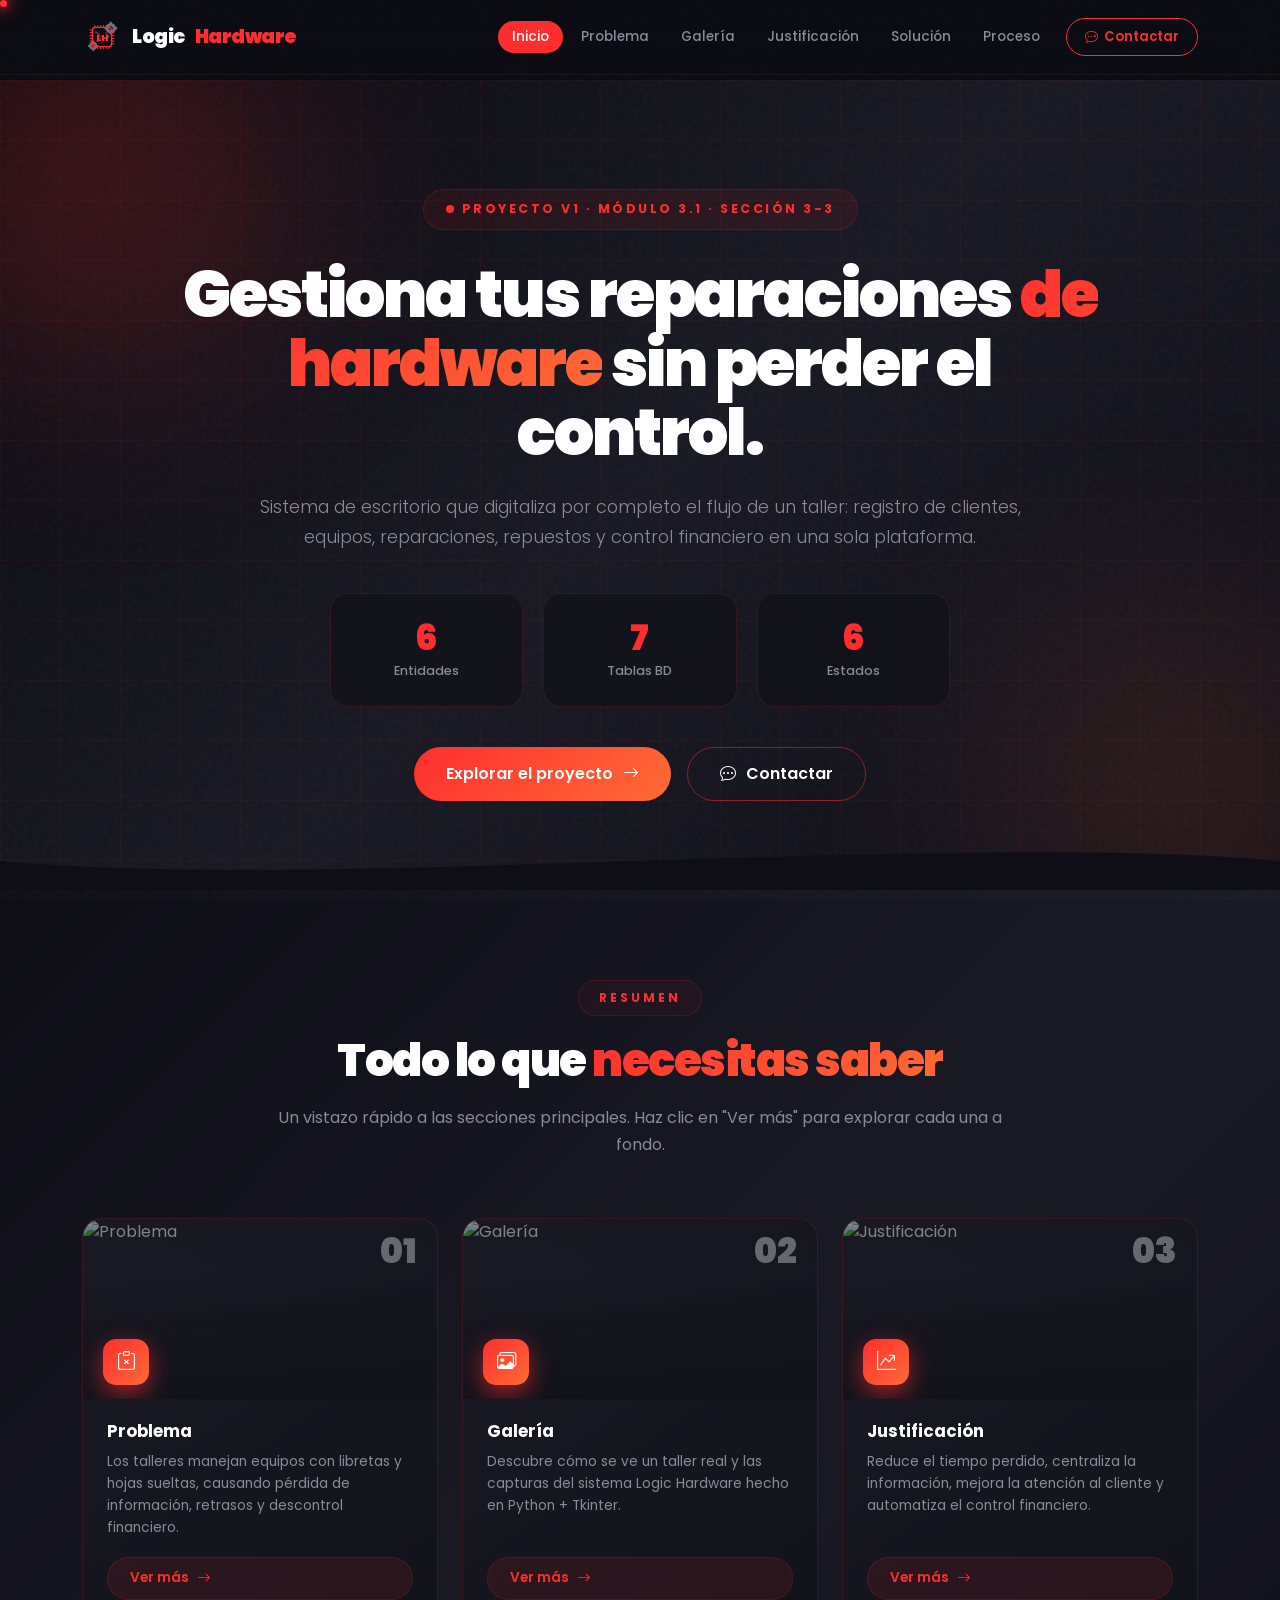
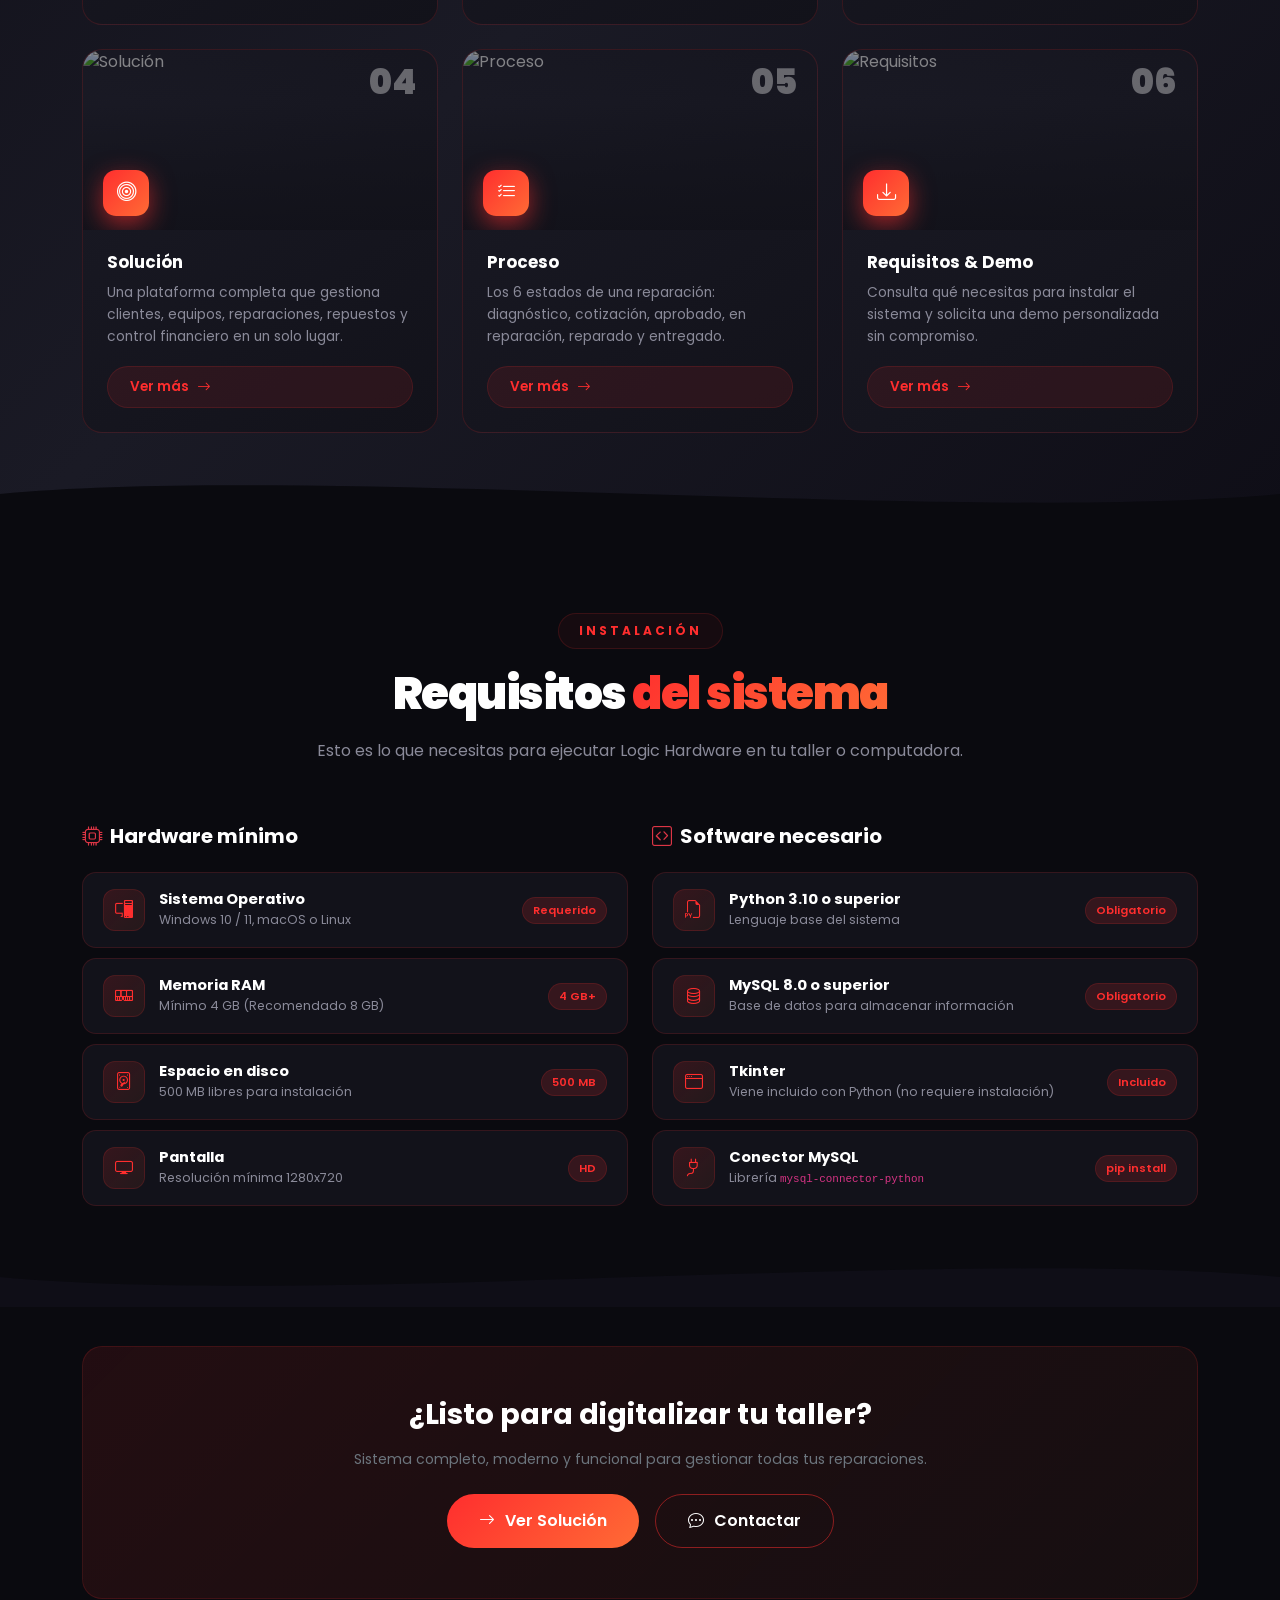
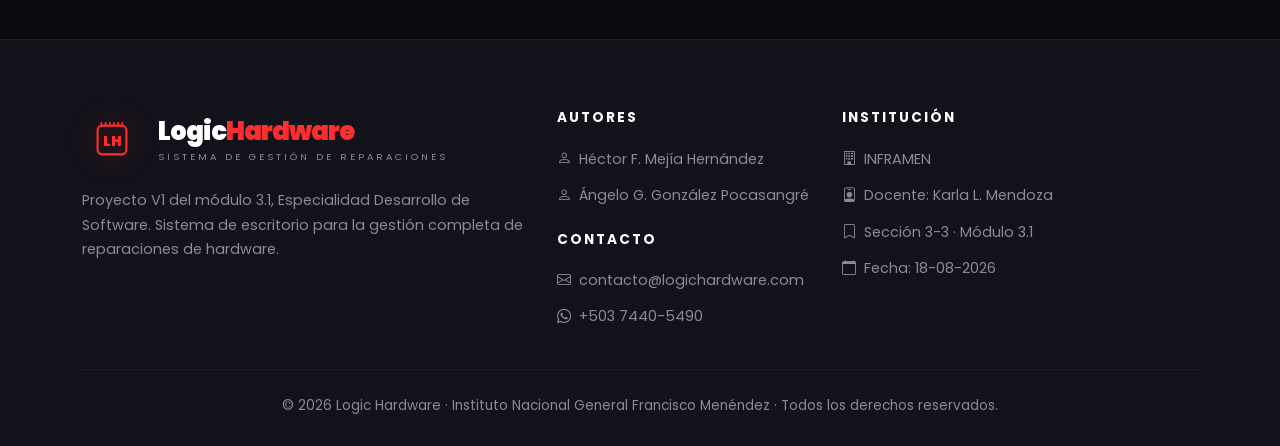
==== index.html @ 209cadba "Add files via upload" ====
<!DOCTYPE html>
<html lang="es">
<head>
<meta charset="UTF-8">
<meta name="viewport" content="width=device-width, initial-scale=1.0">
<title>Inicio | Logic Hardware</title>
<link rel="icon" type="image/svg+xml" href="data:image/svg+xml,%3Csvg xmlns='http://www.w3.org/2000/svg' viewBox='0 0 100 100'%3E%3Crect width='100' height='100' rx='20' fill='%230a0a0f'/%3E%3Crect x='25' y='25' width='50' height='50' rx='8' fill='none' stroke='%23ff2e2e' stroke-width='3'/%3E%3Ctext x='50' y='58' text-anchor='middle' fill='%23ff2e2e' font-size='22' font-weight='900' font-family='Arial'%3ELH%3C/text%3E%3C/svg%3E">
<link href="https://cdn.jsdelivr.net/npm/bootstrap@5.3.3/dist/css/bootstrap.min.css" rel="stylesheet">
<link rel="stylesheet" href="https://cdn.jsdelivr.net/npm/bootstrap-icons@1.11.3/font/bootstrap-icons.css">
<link href="https://fonts.googleapis.com/css2?family=Poppins:wght@300;400;600;700;900&family=JetBrains+Mono:wght@400;700&display=swap" rel="stylesheet">
<link rel="stylesheet" href="style.css">
</head>
<body>

<!-- PRELOADER (SOLO EN INICIO) -->
<div class="preloader">
    <svg class="preloader-logo" viewBox="0 0 100 100">
        <rect x="26" y="26" width="48" height="48" rx="8" fill="none" stroke="#ff2e2e" stroke-width="3.5"/>
        <g fill="#ff2e2e"><rect x="31" y="20" width="2.5" height="7"/><rect x="38" y="20" width="2.5" height="7"/><rect x="45" y="20" width="2.5" height="7"/><rect x="52" y="20" width="2.5" height="7"/><rect x="59" y="20" width="2.5" height="7"/><rect x="66" y="20" width="2.5" height="7"/></g>
        <text x="50" y="60" text-anchor="middle" fill="#ff2e2e" font-size="22" font-weight="900" font-family="Arial">LH</text>
    </svg>
    <div class="preloader-bar"></div>
    <div class="preloader-text">Cargando Logic Hardware</div>
</div>

<div class="cursor-glow"></div>
<div class="cursor-dot"></div>
<div class="progress-bar-lh" id="progressBar"></div>
<div class="scroll-circle"><svg viewBox="0 0 50 50"><circle class="circle-bg" cx="25" cy="25" r="22"/><circle class="circle-progress" cx="25" cy="25" r="22"/></svg><div class="circle-text">0%</div></div>
<button class="back-to-top" aria-label="Volver arriba"><i class="bi bi-arrow-up"></i></button>

<!-- NAVBAR -->
<nav class="navbar navbar-expand-lg navbar-lh fixed-top" id="mainNav">
    <div class="container">
        <a class="navbar-brand" href="index.html">
            <svg class="logo-svg" viewBox="0 0 100 100">
                <g transform="translate(72,28)" fill="#6b7280"><circle cx="0" cy="0" r="13"/><rect x="-3" y="-16" width="6" height="6" rx="1"/><rect x="-3" y="10" width="6" height="6" rx="1"/><rect x="-16" y="-3" width="6" height="6" rx="1"/><rect x="10" y="-3" width="6" height="6" rx="1"/><circle cx="0" cy="0" r="5" fill="#12121a"/></g>
                <g transform="translate(28,72)" fill="#6b7280"><circle cx="0" cy="0" r="10"/><rect x="-2" y="-13" width="5" height="5" rx="1"/><rect x="-2" y="8" width="5" height="5" rx="1"/><rect x="-13" y="-2" width="5" height="5" rx="1"/><rect x="8" y="-2" width="5" height="5" rx="1"/><circle cx="0" cy="0" r="4" fill="#12121a"/></g>
                <rect x="26" y="26" width="48" height="48" rx="8" fill="none" stroke="#ff2e2e" stroke-width="3.5"/>
                <g fill="#ff2e2e"><rect x="31" y="20" width="2.5" height="7"/><rect x="38" y="20" width="2.5" height="7"/><rect x="45" y="20" width="2.5" height="7"/><rect x="52" y="20" width="2.5" height="7"/><rect x="59" y="20" width="2.5" height="7"/><rect x="66" y="20" width="2.5" height="7"/><rect x="31" y="73" width="2.5" height="7"/><rect x="38" y="73" width="2.5" height="7"/><rect x="45" y="73" width="2.5" height="7"/><rect x="52" y="73" width="2.5" height="7"/><rect x="59" y="73" width="2.5" height="7"/><rect x="66" y="73" width="2.5" height="7"/><rect x="19" y="31" width="7" height="2.5"/><rect x="19" y="38" width="7" height="2.5"/><rect x="19" y="45" width="7" height="2.5"/><rect x="19" y="52" width="7" height="2.5"/><rect x="19" y="59" width="7" height="2.5"/><rect x="19" y="66" width="7" height="2.5"/><rect x="74" y="31" width="7" height="2.5"/><rect x="74" y="38" width="7" height="2.5"/><rect x="74" y="45" width="7" height="2.5"/><rect x="74" y="52" width="7" height="2.5"/><rect x="74" y="59" width="7" height="2.5"/><rect x="74" y="66" width="7" height="2.5"/></g>
                <g stroke="#ff2e2e" stroke-width="1.8" fill="none" stroke-linecap="round"><path d="M 33 38 L 38 38 L 38 42 L 43 42"/><path d="M 43 42 L 43 48 L 50 48"/><path d="M 60 38 L 60 45 L 66 45 L 66 52"/><path d="M 36 60 L 42 60 L 42 55 L 48 55"/><path d="M 55 58 L 62 58 L 62 52"/></g>
                <text x="50" y="60" text-anchor="middle" fill="#ff2e2e" font-size="22" font-weight="900" font-family="Arial">LH</text>
            </svg>
            Logic<span>Hardware</span>
        </a>
        <button class="navbar-toggler border-0" type="button" data-bs-toggle="collapse" data-bs-target="#navMenu"><i class="bi bi-list text-white fs-3"></i></button>
        <div class="collapse navbar-collapse" id="navMenu">
            <ul class="navbar-nav ms-auto align-items-lg-center gap-1">
                <li class="nav-item"><a class="nav-link active" href="index.html">Inicio</a></li>
                <li class="nav-item"><a class="nav-link" href="problema.html">Problema</a></li>
                <li class="nav-item"><a class="nav-link" href="galeria.html">Galería</a></li>
                <li class="nav-item"><a class="nav-link" href="justificacion.html">Justificación</a></li>
                <li class="nav-item"><a class="nav-link" href="solucion.html">Solución</a></li>
                <li class="nav-item"><a class="nav-link" href="proceso.html">Proceso</a></li>
                <li class="nav-item"><a class="nav-contact-btn" href="contacto.html"><i class="bi bi-chat-dots"></i> Contactar</a></li>
            </ul>
        </div>
    </div>
</nav>

<!-- HERO -->
<section class="hero">
    <div class="hero-bg-glow one"></div>
    <div class="hero-bg-glow two"></div>
    <div class="container hero-content">
        <div class="row">
            <div class="col-lg-10 mx-auto text-center">
                <div class="hero-badge">Proyecto V1 · Módulo 3.1 · Sección 3-3</div>
                <h1>Gestiona tus reparaciones <span class="text-gradient">de hardware</span> sin perder el control.</h1>
                <p class="lead">Sistema de escritorio que digitaliza por completo el flujo de un taller: registro de clientes, equipos, reparaciones, repuestos y control financiero en una sola plataforma.</p>
                <div class="hero-stats">
                    <div class="hero-stat"><div class="num" data-count="6">0</div><div class="lbl">Entidades</div></div>
                    <div class="hero-stat"><div class="num" data-count="7">0</div><div class="lbl">Tablas BD</div></div>
                    <div class="hero-stat"><div class="num" data-count="6">0</div><div class="lbl">Estados</div></div>
                </div>
                <div class="d-flex flex-wrap gap-3 justify-content-center">
                    <a href="solucion.html" class="btn btn-lh-primary">Explorar el proyecto <i class="bi bi-arrow-right"></i></a>
                    <a href="contacto.html" class="btn btn-lh-outline"><i class="bi bi-chat-dots"></i> Contactar</a>
                </div>
            </div>
        </div>
    </div>
    <div class="section-divider">
        <svg viewBox="0 0 1440 60" preserveAspectRatio="none"><path fill="#0f0e17" d="M0,30 C360,60 1080,0 1440,30 L1440,60 L0,60 Z"/></svg>
    </div>
</section>

<!-- RESUMEN -->
<section class="section" style="background: linear-gradient(135deg, #0f0e17, #1a1a25, #0f0e17);">
    <div class="container">
        <div class="section-header reveal">
            <span class="section-tag">Resumen</span>
            <h2 class="section-title">Todo lo que <span>necesitas saber</span></h2>
            <p class="section-subtitle">Un vistazo rápido a las secciones principales. Haz clic en "Ver más" para explorar cada una a fondo.</p>
        </div>
        <div class="row g-4">
            <div class="col-md-6 col-lg-4 reveal"><div class="summary-card"><div class="summary-img"><span class="summary-num">01</span><img src="https://images.unsplash.com/photo-1586281380349-632531db7ed4?w=800&q=80" alt="Problema" loading="lazy"><div class="summary-icon-float"><i class="bi bi-clipboard-x"></i></div></div><div class="summary-body"><h5>Problema</h5><p>Los talleres manejan equipos con libretas y hojas sueltas, causando pérdida de información, retrasos y descontrol financiero.</p><a href="problema.html" class="btn-lh-sm">Ver más <i class="bi bi-arrow-right"></i></a></div></div></div>
            <div class="col-md-6 col-lg-4 reveal"><div class="summary-card"><div class="summary-img"><span class="summary-num">02</span><img src="https://images.unsplash.com/photo-1558494949-ef010cbdcc31?w=800&q=80" alt="Galería" loading="lazy"><div class="summary-icon-float"><i class="bi bi-images"></i></div></div><div class="summary-body"><h5>Galería</h5><p>Descubre cómo se ve un taller real y las capturas del sistema Logic Hardware hecho en Python + Tkinter.</p><a href="galeria.html" class="btn-lh-sm">Ver más <i class="bi bi-arrow-right"></i></a></div></div></div>
            <div class="col-md-6 col-lg-4 reveal"><div class="summary-card"><div class="summary-img"><span class="summary-num">03</span><img src="https://images.unsplash.com/photo-1551288049-bebda4e38f71?w=800&q=80" alt="Justificación" loading="lazy"><div class="summary-icon-float"><i class="bi bi-graph-up-arrow"></i></div></div><div class="summary-body"><h5>Justificación</h5><p>Reduce el tiempo perdido, centraliza la información, mejora la atención al cliente y automatiza el control financiero.</p><a href="justificacion.html" class="btn-lh-sm">Ver más <i class="bi bi-arrow-right"></i></a></div></div></div>
            <div class="col-md-6 col-lg-4 reveal"><div class="summary-card"><div class="summary-img"><span class="summary-num">04</span><img src="https://images.unsplash.com/photo-1522071820081-009f0129c71c?w=800&q=80" alt="Solución" loading="lazy"><div class="summary-icon-float"><i class="bi bi-bullseye"></i></div></div><div class="summary-body"><h5>Solución</h5><p>Una plataforma completa que gestiona clientes, equipos, reparaciones, repuestos y control financiero en un solo lugar.</p><a href="solucion.html" class="btn-lh-sm">Ver más <i class="bi bi-arrow-right"></i></a></div></div></div>
            <div class="col-md-6 col-lg-4 reveal"><div class="summary-card"><div class="summary-img"><span class="summary-num">05</span><img src="https://images.unsplash.com/photo-1521737711867-e3b97375f902?w=800&q=80" alt="Proceso" loading="lazy"><div class="summary-icon-float"><i class="bi bi-list-check"></i></div></div><div class="summary-body"><h5>Proceso</h5><p>Los 6 estados de una reparación: diagnóstico, cotización, aprobado, en reparación, reparado y entregado.</p><a href="proceso.html" class="btn-lh-sm">Ver más <i class="bi bi-arrow-right"></i></a></div></div></div>
            <div class="col-md-6 col-lg-4 reveal"><div class="summary-card"><div class="summary-img"><span class="summary-num">06</span><img src="https://images.unsplash.com/photo-1554224155-8d04cb21cd6c?w=800&q=80" alt="Requisitos" loading="lazy"><div class="summary-icon-float"><i class="bi bi-download"></i></div></div><div class="summary-body"><h5>Requisitos & Demo</h5><p>Consulta qué necesitas para instalar el sistema y solicita una demo personalizada sin compromiso.</p><a href="#requisitos" class="btn-lh-sm">Ver más <i class="bi bi-arrow-right"></i></a></div></div></div>
        </div>
    </div>
    <div class="section-divider">
        <svg viewBox="0 0 1440 60" preserveAspectRatio="none"><path fill="#0a0a0f" d="M0,30 C360,0 1080,60 1440,30 L1440,60 L0,60 Z"/></svg>
    </div>
</section>

<!-- REQUISITOS -->
<section class="section" id="requisitos">
    <div class="container">
        <div class="section-header reveal">
            <span class="section-tag">Instalación</span>
            <h2 class="section-title">Requisitos <span>del sistema</span></h2>
            <p class="section-subtitle">Esto es lo que necesitas para ejecutar Logic Hardware en tu taller o computadora.</p>
        </div>
        <div class="row g-4">
            <div class="col-lg-6 reveal">
                <h5 class="text-white fw-bold mb-4"><i class="bi bi-cpu text-danger me-2"></i>Hardware mínimo</h5>
                <div class="req-item"><div class="req-icon"><i class="bi bi-pc-display"></i></div><div class="req-text"><h6>Sistema Operativo</h6><p>Windows 10 / 11, macOS o Linux</p></div><span class="req-badge">Requerido</span></div>
                <div class="req-item"><div class="req-icon"><i class="bi bi-memory"></i></div><div class="req-text"><h6>Memoria RAM</h6><p>Mínimo 4 GB (Recomendado 8 GB)</p></div><span class="req-badge">4 GB+</span></div>
                <div class="req-item"><div class="req-icon"><i class="bi bi-device-hdd"></i></div><div class="req-text"><h6>Espacio en disco</h6><p>500 MB libres para instalación</p></div><span class="req-badge">500 MB</span></div>
                <div class="req-item"><div class="req-icon"><i class="bi bi-display"></i></div><div class="req-text"><h6>Pantalla</h6><p>Resolución mínima 1280x720</p></div><span class="req-badge">HD</span></div>
            </div>
            <div class="col-lg-6 reveal">
                <h5 class="text-white fw-bold mb-4"><i class="bi bi-code-square text-danger me-2"></i>Software necesario</h5>
                <div class="req-item"><div class="req-icon"><i class="bi bi-filetype-py"></i></div><div class="req-text"><h6>Python 3.10 o superior</h6><p>Lenguaje base del sistema</p></div><span class="req-badge">Obligatorio</span></div>
                <div class="req-item"><div class="req-icon"><i class="bi bi-database"></i></div><div class="req-text"><h6>MySQL 8.0 o superior</h6><p>Base de datos para almacenar información</p></div><span class="req-badge">Obligatorio</span></div>
                <div class="req-item"><div class="req-icon"><i class="bi bi-window"></i></div><div class="req-text"><h6>Tkinter</h6><p>Viene incluido con Python (no requiere instalación)</p></div><span class="req-badge">Incluido</span></div>
                <div class="req-item"><div class="req-icon"><i class="bi bi-plug"></i></div><div class="req-text"><h6>Conector MySQL</h6><p>Librería <code>mysql-connector-python</code></p></div><span class="req-badge">pip install</span></div>
            </div>
        </div>
    </div>
    <div class="section-divider">
        <svg viewBox="0 0 1440 60" preserveAspectRatio="none"><path fill="#0f0e17" d="M0,30 C360,60 1080,0 1440,30 L1440,60 L0,60 Z"/></svg>
    </div>
</section>

<!-- CTA FINAL -->
<section class="section" style="padding: 40px 0;">
    <div class="container">
        <div class="lh-card text-center reveal" style="padding: 50px 30px; background: linear-gradient(135deg, rgba(255,46,46,.1), rgba(255,107,53,.05));">
            <h3 class="text-white fw-bold mb-3" style="font-size: 1.8rem;">¿Listo para digitalizar tu taller?</h3>
            <p class="text-secondary mb-4">Sistema completo, moderno y funcional para gestionar todas tus reparaciones.</p>
            <div class="d-flex justify-content-center gap-3 flex-wrap">
                <a href="solucion.html" class="btn btn-lh-primary"><i class="bi bi-arrow-right"></i> Ver Solución</a>
                <a href="contacto.html" class="btn btn-lh-outline"><i class="bi bi-chat-dots"></i> Contactar</a>
            </div>
        </div>
    </div>
</section>

<!-- FOOTER -->
<footer>
    <div class="container">
        <div class="row g-4 mb-4">
            <div class="col-lg-5">
                <div class="footer-brand">
                    <svg viewBox="0 0 100 100"><rect x="26" y="26" width="48" height="48" rx="8" fill="none" stroke="#ff2e2e" stroke-width="3.5"/><g fill="#ff2e2e"><rect x="31" y="20" width="2.5" height="7"/><rect x="38" y="20" width="2.5" height="7"/><rect x="45" y="20" width="2.5" height="7"/><rect x="52" y="20" width="2.5" height="7"/><rect x="59" y="20" width="2.5" height="7"/><rect x="66" y="20" width="2.5" height="7"/></g><text x="50" y="60" text-anchor="middle" fill="#ff2e2e" font-size="22" font-weight="900" font-family="Arial">LH</text></svg>
                    <div><h4>Logic<span>Hardware</span></h4><div class="tagline">Sistema de Gestión de Reparaciones</div></div>
                </div>
                <p>Proyecto V1 del módulo 3.1, Especialidad Desarrollo de Software. Sistema de escritorio para la gestión completa de reparaciones de hardware.</p>
            </div>
            <div class="col-lg-3 col-md-6">
                <h6>Autores</h6>
                <ul>
                    <li><i class="bi bi-person me-2"></i>Héctor F. Mejía Hernández</li>
                    <li><i class="bi bi-person me-2"></i>Ángelo G. González Pocasangré</li>
                </ul>
                <h6 class="mt-4">Contacto</h6>
                <ul>
                    <li><i class="bi bi-envelope me-2"></i><a href="mailto:contacto@logichardware.com">contacto@logichardware.com</a></li>
                    <li><i class="bi bi-whatsapp me-2"></i><a href="https://wa.me/50374405490" target="_blank">+503 7440-5490</a></li>
                </ul>
            </div>
            <div class="col-lg-4 col-md-6">
                <h6>Institución</h6>
                <ul>
                    <li><i class="bi bi-building me-2"></i>INFRAMEN</li>
                    <li><i class="bi bi-person-badge me-2"></i>Docente: Karla L. Mendoza</li>
                    <li><i class="bi bi-bookmark me-2"></i>Sección 3-3 · Módulo 3.1</li>
                    <li><i class="bi bi-calendar me-2"></i>Fecha: 18-08-2026</li>
                </ul>
            </div>
        </div>
        <div class="footer-bottom">© 2026 Logic Hardware · Instituto Nacional General Francisco Menéndez · Todos los derechos reservados.</div>
    </div>
</footer>

<script src="https://cdn.jsdelivr.net/npm/bootstrap@5.3.3/dist/js/bootstrap.bundle.min.js"></script>
<script src="script.js"></script>
</body>
</html>
---- style.css ----
/* ============ VARIABLES ============ */
:root {
    --lh-red: #ff2e2e;
    --lh-orange: #ff6b35;
    --lh-dark: #0a0a0f;
    --lh-dark-2: #12121a;
    --lh-dark-3: #1a1a25;
    --lh-text: #e8e8ec;
    --lh-text-dim: #8a8a99;
    --lh-border: rgba(255, 46, 46, .15);
}
* { font-family: 'Poppins', sans-serif; box-sizing: border-box; }
html { scroll-behavior: smooth; }
body {
    background-color: var(--lh-dark);
    color: var(--lh-text);
    overflow-x: hidden;
    padding-top: 80px;
    margin: 0;
    cursor: none;
}
::-webkit-scrollbar { width: 10px; }
::-webkit-scrollbar-track { background: var(--lh-dark); }
::-webkit-scrollbar-thumb { background: var(--lh-red); border-radius: 10px; }

body::after {
    content: '';
    position: fixed;
    inset: 0;
    pointer-events: none;
    z-index: 1;
    opacity: .035;
    background-image: url("data:image/svg+xml,%3Csvg viewBox='0 0 200 200' xmlns='http://www.w3.org/2000/svg'%3E%3Cfilter id='n'%3E%3CfeTurbulence type='fractalNoise' baseFrequency='0.9' numOctaves='4'/%3E%3C/filter%3E%3Crect width='100%25' height='100%25' filter='url(%23n)'/%3E%3C/svg%3E");
}

/* ============ CURSOR ============ */
.cursor-dot, .cursor-glow {
    position: fixed; top: 0; left: 0;
    pointer-events: none; z-index: 9999;
    border-radius: 50%; will-change: transform;
}
.cursor-dot { width: 7px; height: 7px; background: var(--lh-red); box-shadow: 0 0 10px var(--lh-red); }
.cursor-glow {
    width: 40px; height: 40px;
    background: radial-gradient(circle, rgba(255,46,46,.35), transparent 70%);
    filter: blur(8px);
    transition: transform .12s ease-out, width .3s, height .3s;
}
@media (max-width: 991px) { body { cursor: auto; } .cursor-dot, .cursor-glow { display: none; } }

/* ============ PRELOADER ============ */
.preloader {
    position: fixed; inset: 0;
    background: var(--lh-dark);
    z-index: 10000;
    display: flex; flex-direction: column;
    align-items: center; justify-content: center;
    transition: opacity .4s, visibility .4s;
}
.preloader.hidden { opacity: 0; visibility: hidden; }
.preloader-logo {
    width: 90px; height: 90px; margin-bottom: 24px;
    animation: preloaderPulse 1.5s ease-in-out infinite;
    filter: drop-shadow(0 0 20px rgba(255,46,46,.6));
}
@keyframes preloaderPulse { 0%,100% { transform: scale(1); } 50% { transform: scale(1.08); } }
.preloader-bar {
    width: 220px; height: 3px;
    background: rgba(255,255,255,.08);
    border-radius: 3px; overflow: hidden; position: relative;
}
.preloader-bar::after {
    content: ''; position: absolute; height: 100%; width: 45%;
    background: linear-gradient(90deg, var(--lh-red), var(--lh-orange));
    border-radius: 3px;
    animation: preloaderFill 1.4s ease-in-out infinite;
    box-shadow: 0 0 20px var(--lh-red);
}
@keyframes preloaderFill { 0% { transform: translateX(-100%); } 100% { transform: translateX(250%); } }
.preloader-text {
    color: var(--lh-text-dim); font-size: .7rem;
    letter-spacing: 4px; text-transform: uppercase;
    margin-top: 22px; font-weight: 500;
}

/* ============ BACK TO TOP ============ */
.back-to-top {
    position: fixed; bottom: 30px; right: 30px;
    width: 52px; height: 52px; border-radius: 50%;
    background: linear-gradient(135deg, var(--lh-red), var(--lh-orange));
    color: #fff; border: none;
    display: flex; align-items: center; justify-content: center;
    font-size: 1.2rem;
    opacity: 0; visibility: hidden; transform: translateY(20px);
    transition: all .4s cubic-bezier(.4, 0, .2, 1);
    z-index: 900;
    box-shadow: 0 10px 30px rgba(255, 46, 46, .5);
}
.back-to-top.visible { opacity: 1; visibility: visible; transform: translateY(0); }
.back-to-top:hover { transform: translateY(-5px) scale(1.1); box-shadow: 0 15px 40px rgba(255, 46, 46, .8); }

/* ============ SCROLL CIRCLE ============ */
.scroll-circle {
    position: fixed; bottom: 30px; right: 100px;
    width: 52px; height: 52px;
    z-index: 900; opacity: 0; transition: opacity .4s;
    pointer-events: none;
}
.scroll-circle.visible { opacity: 1; }
.scroll-circle svg { transform: rotate(-90deg); width: 100%; height: 100%; }
.scroll-circle .circle-bg { fill: none; stroke: rgba(255, 46, 46, .18); stroke-width: 3; }
.scroll-circle .circle-progress {
    fill: none; stroke: var(--lh-red); stroke-width: 3;
    stroke-linecap: round;
    filter: drop-shadow(0 0 4px var(--lh-red));
    transition: stroke-dashoffset .1s;
}
.scroll-circle .circle-text {
    position: absolute; inset: 0;
    display: flex; align-items: center; justify-content: center;
    font-size: .62rem; font-weight: 700; color: var(--lh-red);
}

/* ============ PROGRESS BAR TOP ============ */
.progress-bar-lh {
    position: fixed; top: 0; left: 0; height: 3px;
    background: linear-gradient(90deg, var(--lh-red), var(--lh-orange));
    z-index: 2000; width: 0%;
    transition: width .1s;
    box-shadow: 0 0 15px var(--lh-red);
}

/* ============ NAVBAR ============ */
.navbar-lh {
    background: rgba(18, 18, 26, 0.15) !important;
    backdrop-filter: blur(18px) saturate(180%);
    -webkit-backdrop-filter: blur(18px) saturate(180%);
    border-bottom: 1px solid rgba(255, 255, 255, 0.05);
    padding: 12px 0;
    transition: all 0.3s ease;
}
.navbar-lh.scrolled {
    background: rgba(10, 10, 15, 0.55) !important;
    backdrop-filter: blur(24px) saturate(200%);
    -webkit-backdrop-filter: blur(24px) saturate(200%);
    box-shadow: 0 10px 40px rgba(255, 46, 46, 0.15);
    border-bottom: 1px solid rgba(255, 46, 46, 0.2);
}
.navbar-brand {
    color: #fff !important; font-weight: 900; font-size: 1.2rem;
    letter-spacing: -.5px;
    display: flex; align-items: center; gap: 10px;
    white-space: nowrap; text-decoration: none;
}
.navbar-brand span { color: var(--lh-red); }
.navbar-brand .logo-svg { width: 40px; height: 40px; flex-shrink: 0; }
.navbar-lh .navbar-nav { align-items: center; }
.navbar-lh .nav-link {
    color: var(--lh-text-dim) !important;
    font-weight: 500; font-size: .85rem;
    padding: 8px 14px !important;
    border-radius: 20px;
    transition: all .3s; white-space: nowrap;
    line-height: 1.2; text-decoration: none;
}
.navbar-lh .nav-link:hover,
.navbar-lh .nav-link.active { color: #fff !important; background: var(--lh-red); }
.nav-contact-btn {
    background: transparent;
    color: var(--lh-red) !important;
    border: 1.5px solid var(--lh-red);
    padding: 8px 18px;
    border-radius: 50px;
    font-weight: 600;
    font-size: .82rem;
    transition: all .3s;
    text-decoration: none;
    display: inline-flex;
    align-items: center;
    gap: 6px;
    white-space: nowrap;
    margin-left: 8px;
}
.nav-contact-btn:hover { background: var(--lh-red); color: #fff !important; }

/* ============ BOTONES ============ */
.btn-lh-primary {
    background: linear-gradient(135deg, var(--lh-red), var(--lh-orange));
    color: #fff; border: none;
    padding: 14px 32px; border-radius: 50px;
    font-weight: 600; font-size: 1rem;
    transition: all .3s;
    display: inline-flex; align-items: center; gap: 10px;
    text-decoration: none; will-change: transform;
}
.btn-lh-primary:hover { box-shadow: 0 15px 40px rgba(255, 46, 46, .5); color: #fff; }
.btn-lh-outline {
    background: transparent; color: #fff;
    border: 1.5px solid rgba(255, 46, 46, .5);
    padding: 14px 32px; border-radius: 50px;
    font-weight: 600; font-size: 1rem;
    transition: all .3s;
    display: inline-flex; align-items: center; gap: 10px;
    text-decoration: none; will-change: transform;
}
.btn-lh-outline:hover { background: rgba(255, 46, 46, .1); border-color: var(--lh-red); color: #fff; }
.btn-lh-sm {
    background: rgba(255, 46, 46, .1);
    color: var(--lh-red);
    border: 1px solid var(--lh-border);
    padding: 10px 22px;
    border-radius: 50px;
    font-weight: 600; font-size: .85rem;
    transition: all .3s;
    display: inline-flex; align-items: center; gap: 8px;
    text-decoration: none;
}
.btn-lh-sm:hover { background: var(--lh-red); color: #fff; border-color: var(--lh-red); }

/* ============ HERO ============ */
.hero {
    min-height: 90vh;
    display: flex; align-items: center;
    position: relative;
    padding: 100px 0 80px;
    overflow: hidden;
    background:
        linear-gradient(135deg, rgba(10,10,15,.94) 0%, rgba(26,26,37,.90) 50%, rgba(15,14,23,.96) 100%),
        url('https://images.unsplash.com/photo-1518770660439-4636190af475?w=1920&q=80') center/cover no-repeat;
}
.hero::before {
    content: ''; position: absolute; inset: 0;
    background-image:
        linear-gradient(rgba(255,46,46,.05) 1px, transparent 1px),
        linear-gradient(90deg, rgba(255,46,46,.05) 1px, transparent 1px);
    background-size: 60px 60px; pointer-events: none;
}
.hero-bg-glow {
    position: absolute; width: 600px; height: 600px;
    border-radius: 50%; filter: blur(80px); pointer-events: none;
}
.hero-bg-glow.one { top: -200px; left: -200px; background: radial-gradient(circle, rgba(255,46,46,.25), transparent 70%); }
.hero-bg-glow.two { bottom: -200px; right: -200px; background: radial-gradient(circle, rgba(255,107,53,.15), transparent 70%); }
.hero-content { position: relative; z-index: 2; }
.hero-badge {
    display: inline-flex; align-items: center; gap: 8px;
    color: var(--lh-red); font-size: .78rem; font-weight: 700;
    letter-spacing: 2.5px; text-transform: uppercase;
    padding: 10px 22px;
    border: 1px solid var(--lh-border);
    border-radius: 30px;
    background: rgba(255, 46, 46, .08);
    margin-bottom: 30px;
}
.hero-badge::before {
    content: ''; width: 8px; height: 8px;
    background: var(--lh-red); border-radius: 50%;
    animation: pulseDot 2s infinite; flex-shrink: 0;
}
@keyframes pulseDot {
    0%,100% { transform: scale(1); box-shadow: 0 0 20px var(--lh-red); }
    50% { transform: scale(1.3); box-shadow: 0 0 30px var(--lh-red); }
}
.hero h1 {
    font-size: clamp(2.2rem, 5vw, 4rem);
    font-weight: 900; line-height: 1.08;
    letter-spacing: -2px; color: #fff; margin-bottom: 26px;
}
.hero h1 .text-gradient {
    background: linear-gradient(135deg, #ff2e2e, #ff6b35, #ff2e2e);
    background-size: 200% 200%;
    -webkit-background-clip: text;
    -webkit-text-fill-color: transparent;
    background-clip: text;
    animation: gradientShift 4s ease infinite;
}
@keyframes gradientShift { 0%,100% { background-position: 0% 50%; } 50% { background-position: 100% 50%; } }
.hero p.lead {
    color: var(--lh-text-dim); font-size: 1.1rem;
    max-width: 780px; margin: 0 auto 40px; line-height: 1.7;
}
.hero-stats {
    display: grid; grid-template-columns: repeat(3, 1fr);
    gap: 20px; margin: 0 auto 40px; max-width: 620px;
}
.hero-stat {
    background: rgba(18, 18, 26, .8);
    backdrop-filter: blur(10px);
    border: 1px solid var(--lh-border);
    border-radius: 18px; padding: 26px 18px;
    transition: all .4s; text-align: center;
}
.hero-stat:hover { border-color: var(--lh-red); transform: translateY(-5px); box-shadow: 0 15px 40px rgba(255, 46, 46, .2); }
.hero-stat .num { font-size: 2.2rem; font-weight: 900; color: var(--lh-red); line-height: 1; margin-bottom: 6px; }
.hero-stat .lbl { font-size: .8rem; color: var(--lh-text-dim); font-weight: 500; }

/* ============ SECTION ============ */
.section { padding: 90px 0; position: relative; }
.section-header { text-align: center; margin-bottom: 60px; }
.section-tag {
    display: inline-block; color: var(--lh-red);
    font-size: .75rem; font-weight: 700;
    letter-spacing: 3px; text-transform: uppercase;
    padding: 8px 20px;
    border: 1px solid var(--lh-border);
    border-radius: 20px;
    background: rgba(255, 46, 46, .05);
    margin-bottom: 18px;
}
.section-title {
    font-size: clamp(1.8rem, 4vw, 2.8rem);
    font-weight: 900; color: #fff;
    letter-spacing: -1.5px; margin-bottom: 16px;
}
.section-title span {
    background: linear-gradient(135deg, var(--lh-red), var(--lh-orange));
    -webkit-background-clip: text;
    -webkit-text-fill-color: transparent;
    background-clip: text;
}
.section-subtitle { color: var(--lh-text-dim); max-width: 750px; margin: 0 auto; font-size: 1rem; line-height: 1.7; }

/* ============ SVG DIVIDER ============ */
.section-divider {
    position: absolute; bottom: -1px; left: 0; right: 0;
    line-height: 0; z-index: 2; pointer-events: none;
}
.section-divider svg { width: 100%; height: 60px; display: block; }

/* ============ CARDS ============ */
.lh-card, .prob-card, .justif-card, .benefit-card, .process-step, .tech-item, .gallery-item, .contact-card, .mockup-card {
    will-change: transform;
    transform-style: preserve-3d;
    transition: transform .4s cubic-bezier(.4, 0, .2, 1), border-color .4s, box-shadow .4s;
}
.lh-card {
    background: var(--lh-dark-2);
    border: 1px solid var(--lh-border);
    border-radius: 20px; padding: 26px;
    height: 100%; position: relative; overflow: hidden;
}
.lh-card::before {
    content: ''; position: absolute; top: 0; left: 0;
    width: 100%; height: 3px;
    background: linear-gradient(90deg, var(--lh-red), var(--lh-orange));
    transform: scaleX(0); transform-origin: left;
    transition: transform .4s;
}
.lh-card:hover::before { transform: scaleX(1); }
.lh-card:hover { border-color: rgba(255, 46, 46, .4); box-shadow: 0 20px 50px rgba(255, 46, 46, .15); }
.lh-card h5 { color: #fff; font-weight: 700; font-size: 1.05rem; margin-bottom: 10px; }
.lh-card p { color: var(--lh-text-dim); font-size: .88rem; line-height: 1.6; margin-bottom: 0; }

/* ============ PROBLEMA ============ */
.prob-card {
    background: linear-gradient(145deg, var(--lh-dark-3), var(--lh-dark-2));
    border: 1px solid var(--lh-border);
    border-radius: 20px; overflow: hidden;
    height: 100%; display: flex; flex-direction: column;
}
.prob-card:hover { border-color: var(--lh-red); box-shadow: 0 20px 50px rgba(255, 46, 46, .25); }
.prob-card .prob-img { width: 100%; height: 200px; overflow: hidden; position: relative; background: var(--lh-dark-3); flex-shrink: 0; }
.prob-card .prob-img img { width: 100%; height: 100%; object-fit: cover; transition: transform .7s; filter: brightness(.7) saturate(.9); }
.prob-card:hover .prob-img img { transform: scale(1.12); filter: brightness(.9) saturate(1.1); }
.prob-card .prob-img::after { content: ''; position: absolute; inset: 0; background: linear-gradient(to bottom, rgba(18,18,26,.3) 0%, transparent 30%, rgba(18,18,26,.9) 100%); }
.prob-card .prob-icon-float {
    position: absolute; bottom: 16px; left: 20px;
    width: 48px; height: 48px; border-radius: 14px;
    background: linear-gradient(135deg, var(--lh-red), var(--lh-orange));
    display: flex; align-items: center; justify-content: center;
    color: #fff; font-size: 1.3rem;
    box-shadow: 0 8px 25px rgba(255, 46, 46, .6);
    z-index: 2;
}
.prob-card .prob-num {
    position: absolute; top: 16px; right: 22px;
    font-size: 2.6rem; font-weight: 900;
    color: rgba(255, 255, 255, .35); line-height: 1; z-index: 2;
    text-shadow: 0 2px 20px rgba(0,0,0,.6);
    transition: color .4s;
}
.prob-card:hover .prob-num { color: rgba(255, 46, 46, .8); }
.prob-card .prob-body { padding: 24px 26px 28px; flex-grow: 1; }
.prob-card h5 { color: #fff; font-size: 1.1rem; font-weight: 700; margin-bottom: 10px; }
.prob-card p { color: var(--lh-text-dim); font-size: .88rem; margin-bottom: 0; line-height: 1.6; }

/* ============ GALERÍA ============ */
.gallery-item {
    position: relative; border-radius: 20px; overflow: hidden;
    border: 1px solid var(--lh-border);
    aspect-ratio: 4/3;
    box-shadow: 0 15px 40px rgba(0,0,0,.5);
}
.gallery-item img { width: 100%; height: 100%; object-fit: cover; transition: transform .8s; filter: brightness(.75) saturate(1.1); }
.gallery-item:hover { border-color: var(--lh-red); box-shadow: 0 25px 60px rgba(255,46,46,.3); }
.gallery-item:hover img { transform: scale(1.12); filter: brightness(1) saturate(1.2); }
.gallery-overlay {
    position: absolute; left: 0; right: 0; bottom: 0;
    padding: 24px;
    background: linear-gradient(to top, rgba(10,10,15,.95) 0%, rgba(10,10,15,.6) 60%, transparent 100%);
    transform: translateY(20%); transition: transform .5s;
}
.gallery-item:hover .gallery-overlay { transform: translateY(0); }
.gallery-overlay i { color: var(--lh-red); font-size: 1.8rem; display: block; margin-bottom: 8px; }
.gallery-overlay h6 { color: #fff; font-weight: 700; font-size: 1rem; margin-bottom: 4px; }
.gallery-overlay p { color: var(--lh-text-dim); font-size: .82rem; margin: 0; }

/* ============ MOCKUP CARDS ============ */
.mockup-card {
    position: relative;
    border-radius: 20px;
    overflow: hidden;
    border: 1px solid var(--lh-border);
    background: var(--lh-dark-3);
    aspect-ratio: 16/10;
    box-shadow: 0 15px 40px rgba(0,0,0,.5);
    cursor: pointer;
}
.mockup-card:hover { border-color: var(--lh-red); box-shadow: 0 25px 60px rgba(255,46,46,.3); }
.mockup-window {
    position: absolute;
    inset: 12px;
    background: #0d0d14;
    border-radius: 10px;
    border: 1px solid rgba(255,255,255,.08);
    overflow: hidden;
    display: flex;
    flex-direction: column;
}
.mockup-titlebar {
    background: #1a1a25;
    height: 28px;
    display: flex;
    align-items: center;
    padding: 0 10px;
    gap: 6px;
    border-bottom: 1px solid rgba(255,255,255,.05);
    flex-shrink: 0;
}
.mockup-titlebar .dot { width: 10px; height: 10px; border-radius: 50%; }
.mockup-titlebar .dot.red { background: #ff5f56; }
.mockup-titlebar .dot.yellow { background: #ffbd2e; }
.mockup-titlebar .dot.green { background: #27c93f; }
.mockup-titlebar .ttl { color: #8a8a99; font-size: .55rem; margin-left: 6px; font-weight: 500; }
.mockup-body { flex: 1; display: flex; overflow: hidden; }
.mockup-sidebar {
    width: 26%;
    background: #12121a;
    border-right: 1px solid rgba(255,255,255,.05);
    padding: 8px 6px;
    display: flex;
    flex-direction: column;
    gap: 4px;
    flex-shrink: 0;
}
.mockup-sidebar .sb-logo {
    font-size: .5rem; color: var(--lh-red); font-weight: 900;
    text-align: center; padding: 4px 0 6px;
    border-bottom: 1px solid rgba(255,255,255,.05); margin-bottom: 4px;
}
.mockup-sidebar .sb-item {
    background: rgba(255,255,255,.03);
    color: #8a8a99; font-size: .45rem;
    padding: 5px 6px; border-radius: 4px; font-weight: 500;
}
.mockup-sidebar .sb-item.active { background: var(--lh-red); color: #fff; }
.mockup-main { flex: 1; padding: 8px; display: flex; flex-direction: column; gap: 5px; overflow: hidden; }
.mockup-h { color: #fff; font-size: .55rem; font-weight: 700; letter-spacing: .5px; }
.mockup-table {
    background: rgba(255,255,255,.02);
    border: 1px solid rgba(255,255,255,.05);
    border-radius: 4px; overflow: hidden;
}
.mockup-row {
    display: grid; grid-template-columns: 1fr 1fr 1fr;
    gap: 4px; padding: 4px 5px;
    font-size: .4rem; color: #8a8a99;
    border-bottom: 1px solid rgba(255,255,255,.03);
}
.mockup-row:last-child { border-bottom: none; }
.mockup-row.head { background: rgba(255,46,46,.1); color: var(--lh-red); font-weight: 700; }
.mockup-badge {
    display: inline-block;
    background: rgba(39, 201, 63, .2); color: #27c93f;
    padding: 1px 4px; border-radius: 3px;
    font-size: .38rem; font-weight: 700;
}
.mockup-badge.red { background: rgba(255,46,46,.2); color: var(--lh-red); }
.mockup-badge.orange { background: rgba(255,189,46,.2); color: #ffbd2e; }
.mockup-btn {
    background: var(--lh-red); color: #fff;
    font-size: .42rem; padding: 3px 6px;
    border-radius: 3px; text-align: center;
    display: inline-block; font-weight: 700; align-self: flex-start;
}
.mockup-stat-grid { display: grid; grid-template-columns: repeat(3, 1fr); gap: 4px; }
.mockup-stat-box {
    background: rgba(255,46,46,.08);
    border: 1px solid rgba(255,46,46,.2);
    border-radius: 4px; padding: 5px 3px; text-align: center;
}
.mockup-stat-box .n { color: var(--lh-red); font-size: .65rem; font-weight: 900; }
.mockup-stat-box .l { color: #8a8a99; font-size: .35rem; }
.mockup-label {
    position: absolute; bottom: 8px; left: 20px; z-index: 3;
    background: rgba(10,10,15,.85); backdrop-filter: blur(6px);
    color: #fff; font-size: .6rem; font-weight: 700;
    padding: 4px 10px; border-radius: 20px;
    border: 1px solid var(--lh-border);
}
.mockup-label i { color: var(--lh-red); margin-right: 4px; }

/* ============ CONTACTO ============ */
.contact-card {
    background: linear-gradient(145deg, var(--lh-dark-3), var(--lh-dark-2));
    border: 1px solid var(--lh-border);
    border-radius: 20px;
    padding: 30px 26px;
    height: 100%;
    text-align: center;
    text-decoration: none;
    color: inherit;
    display: flex;
    flex-direction: column;
    align-items: center;
    transition: all .4s;
}
.contact-card:hover {
    border-color: var(--lh-red);
    transform: translateY(-6px);
    box-shadow: 0 20px 50px rgba(255, 46, 46, .25);
    color: inherit;
}
.contact-card .contact-icon {
    width: 60px; height: 60px; border-radius: 16px;
    background: linear-gradient(135deg, var(--lh-red), var(--lh-orange));
    display: flex; align-items: center; justify-content: center;
    color: #fff; font-size: 1.6rem;
    margin-bottom: 16px;
    box-shadow: 0 8px 25px rgba(255, 46, 46, .5);
}
.contact-card h5 { color: #fff; font-size: 1rem; font-weight: 700; margin-bottom: 6px; }
.contact-card p { color: var(--lh-text-dim); font-size: .85rem; margin: 0; }
.contact-card .contact-value {
    color: var(--lh-red); font-weight: 600; font-size: .82rem;
    margin-top: 8px; font-family: 'JetBrains Mono', monospace;
}

/* ============ MAP + QUOTE FORM ============ */
.map-card {
    background: var(--lh-dark-2);
    border: 1px solid var(--lh-border);
    border-radius: 20px;
    overflow: hidden;
    height: 100%;
    display: flex;
    flex-direction: column;
}
.map-wrapper {
    position: relative;
    width: 100%;
    height: 300px;
    overflow: hidden;
    border-bottom: 1px solid var(--lh-border);
}
.map-wrapper iframe {
    width: 100%;
    height: 100%;
    border: 0;
    filter: invert(90%) hue-rotate(180deg) contrast(90%) brightness(95%);
    transition: filter .4s;
}
.map-card:hover .map-wrapper iframe {
    filter: invert(85%) hue-rotate(180deg) contrast(95%) brightness(100%);
}
.map-info { padding: 26px; }
.map-info h5 {
    color: #fff; font-weight: 700; font-size: 1.15rem;
    margin-bottom: 18px;
}
.contact-info-list {
    list-style: none; padding: 0; margin: 0 0 20px;
}
.contact-info-list li {
    display: flex; align-items: flex-start; gap: 12px;
    color: var(--lh-text-dim); font-size: .88rem;
    padding: 10px 0;
    border-bottom: 1px solid rgba(255,46,46,.08);
}
.contact-info-list li:last-child { border-bottom: none; }
.contact-info-list li i {
    color: var(--lh-red); font-size: 1rem;
    margin-top: 3px; flex-shrink: 0;
}
.contact-info-list li strong { color: #fff; font-weight: 600; }

.quote-card {
    background: var(--lh-dark-2);
    border: 1px solid var(--lh-border);
    border-radius: 20px;
    padding: 30px;
    height: 100%;
}
.quote-card h5 {
    color: #fff; font-weight: 700; font-size: 1.2rem;
    margin-bottom: 8px;
}
.quote-sub {
    color: var(--lh-text-dim); font-size: .85rem;
    margin-bottom: 22px;
}
.quote-form label {
    display: block;
    color: var(--lh-text);
    font-size: .78rem;
    font-weight: 600;
    margin-bottom: 6px;
    letter-spacing: .3px;
}
.quote-form input,
.quote-form select,
.quote-form textarea {
    width: 100%;
    background: var(--lh-dark-3);
    border: 1px solid var(--lh-border);
    color: #fff;
    padding: 11px 14px;
    border-radius: 10px;
    font-size: .85rem;
    font-family: inherit;
    transition: all .3s;
    outline: none;
}
.quote-form input:focus,
.quote-form select:focus,
.quote-form textarea:focus {
    border-color: var(--lh-red);
    box-shadow: 0 0 0 3px rgba(255,46,46,.15);
}
.quote-form input::placeholder,
.quote-form textarea::placeholder { color: rgba(138,138,153,.5); }
.quote-form select {
    appearance: none;
    -webkit-appearance: none;
    background-image: url("data:image/svg+xml,%3Csvg xmlns='http://www.w3.org/2000/svg' width='12' height='12' viewBox='0 0 16 16'%3E%3Cpath fill='%23ff2e2e' d='M8 11L3 6h10z'/%3E%3C/svg%3E");
    background-repeat: no-repeat;
    background-position: right 14px center;
    padding-right: 34px;
    cursor: pointer;
}
.quote-form select option { background: var(--lh-dark-3); color: #fff; }
.quote-form textarea { resize: vertical; min-height: 80px; }
.quote-actions {
    display: flex; flex-direction: column; gap: 10px;
    margin-top: 22px;
}
.quote-actions .btn-lh-primary,
.quote-actions .btn-lh-outline {
    justify-content: center;
    padding: 13px 22px;
    font-size: .9rem;
    width: 100%;
}
.form-success {
    display: none;
    background: rgba(39,201,63,.1);
    border: 1px solid rgba(39,201,63,.3);
    color: #27c93f;
    padding: 12px 16px;
    border-radius: 10px;
    font-size: .85rem;
    margin-top: 14px;
    text-align: center;
}
.form-success.show { display: block; }

/* ============ REQUISITOS ============ */
.req-item {
    display: flex; align-items: center; gap: 14px;
    background: var(--lh-dark-2);
    border: 1px solid var(--lh-border);
    border-radius: 14px;
    padding: 16px 20px;
    transition: all .3s;
    margin-bottom: 10px;
}
.req-item:hover { border-color: var(--lh-red); transform: translateX(6px); }
.req-item .req-icon {
    width: 42px; height: 42px; border-radius: 12px;
    background: linear-gradient(135deg, rgba(255,46,46,.15), rgba(255,107,53,.08));
    border: 1px solid var(--lh-border);
    display: flex; align-items: center; justify-content: center;
    color: var(--lh-red); font-size: 1.1rem; flex-shrink: 0;
}
.req-item .req-text { flex: 1; }
.req-item .req-text h6 { color: #fff; font-size: .92rem; font-weight: 700; margin-bottom: 2px; }
.req-item .req-text p { color: var(--lh-text-dim); font-size: .78rem; margin: 0; }
.req-item .req-badge {
    background: rgba(255, 46, 46, .15);
    color: var(--lh-red);
    border: 1px solid var(--lh-border);
    padding: 4px 10px;
    border-radius: 20px;
    font-size: .7rem; font-weight: 600; white-space: nowrap;
}

/* ============ RESUMEN CARDS ============ */
.summary-card {
    background: linear-gradient(145deg, var(--lh-dark-3), var(--lh-dark-2));
    border: 1px solid var(--lh-border);
    border-radius: 20px;
    overflow: hidden;
    height: 100%;
    display: flex;
    flex-direction: column;
    transition: all .4s;
}
.summary-card:hover { border-color: var(--lh-red); box-shadow: 0 20px 50px rgba(255, 46, 46, .25); }
.summary-card .summary-img {
    width: 100%; height: 180px; overflow: hidden; position: relative; flex-shrink: 0;
}
.summary-card .summary-img img { width: 100%; height: 100%; object-fit: cover; transition: transform .7s; filter: brightness(.65) saturate(1.1); }
.summary-card:hover .summary-img img { transform: scale(1.1); filter: brightness(.85) saturate(1.2); }
.summary-card .summary-img::after { content: ''; position: absolute; inset: 0; background: linear-gradient(to bottom, rgba(18,18,26,.2) 0%, transparent 30%, rgba(18,18,26,.95) 100%); }
.summary-card .summary-icon-float {
    position: absolute; bottom: 14px; left: 20px;
    width: 46px; height: 46px; border-radius: 13px;
    background: linear-gradient(135deg, var(--lh-red), var(--lh-orange));
    display: flex; align-items: center; justify-content: center;
    color: #fff; font-size: 1.2rem;
    box-shadow: 0 8px 25px rgba(255, 46, 46, .6);
    z-index: 2;
}
.summary-card .summary-num {
    position: absolute; top: 14px; right: 20px;
    font-size: 2.2rem; font-weight: 900;
    color: rgba(255, 255, 255, .35);
    line-height: 1; z-index: 2;
}
.summary-card .summary-body { padding: 22px 24px 24px; flex-grow: 1; display: flex; flex-direction: column; }
.summary-card h5 { color: #fff; font-size: 1.05rem; font-weight: 700; margin-bottom: 10px; }
.summary-card p { color: var(--lh-text-dim); font-size: .86rem; margin-bottom: 18px; line-height: 1.6; flex-grow: 1; }

/* ============ JUSTIFICACIÓN ============ */
.justif-card {
    background: linear-gradient(145deg, var(--lh-dark-3), var(--lh-dark-2));
    border: 1px solid var(--lh-border);
    border-radius: 20px; overflow: hidden;
    height: 100%; display: flex; flex-direction: column;
}
.justif-card:hover { border-color: var(--lh-red); box-shadow: 0 20px 50px rgba(255, 46, 46, .25); }
.justif-card .justif-img { width: 100%; height: 190px; overflow: hidden; position: relative; background: var(--lh-dark-3); flex-shrink: 0; }
.justif-card .justif-img img { width: 100%; height: 100%; object-fit: cover; transition: transform .7s; filter: brightness(.75) saturate(1.1); }
.justif-card:hover .justif-img img { transform: scale(1.12); filter: brightness(.95) saturate(1.25); }
.justif-card .justif-img::after { content: ''; position: absolute; inset: 0; background: linear-gradient(to bottom, rgba(18,18,26,.2) 0%, transparent 30%, rgba(18,18,26,.9) 100%); }
.justif-card .justif-icon-float {
    position: absolute; bottom: 14px; left: 20px;
    width: 46px; height: 46px; border-radius: 13px;
    background: linear-gradient(135deg, var(--lh-red), var(--lh-orange));
    display: flex; align-items: center; justify-content: center;
    color: #fff; font-size: 1.25rem;
    box-shadow: 0 8px 25px rgba(255, 46, 46, .6);
    z-index: 2;
}
.justif-card .justif-body { padding: 22px 24px 26px; flex-grow: 1; }
.justif-card h5 { color: #fff; font-size: 1.05rem; font-weight: 700; margin-bottom: 10px; }
.justif-card p { color: var(--lh-text-dim); font-size: .88rem; margin-bottom: 0; line-height: 1.6; }

/* ============ SOLUTION BANNER ============ */
.solution-banner {
    position: relative;
    border-radius: 24px; overflow: hidden;
    border: 1px solid var(--lh-border);
    min-height: 350px;
    display: flex; align-items: center;
    box-shadow: 0 25px 60px rgba(0,0,0,.5);
}
.solution-banner img { position: absolute; inset: 0; width: 100%; height: 100%; object-fit: cover; filter: brightness(.45) saturate(1.1); }
.solution-banner::after { content: ''; position: absolute; inset: 0; background: linear-gradient(120deg, rgba(255,46,46,.4) 0%, transparent 55%); }
.solution-banner-content { position: relative; z-index: 2; padding: 60px 50px; max-width: 660px; }
.solution-banner-content h3 { font-size: clamp(1.6rem, 3.5vw, 2.4rem); line-height: 1.15; letter-spacing: -1px; margin-bottom: 16px; font-weight: 900; }
.solution-banner-content p { color: rgba(232,232,236,.9); font-size: 1rem; line-height: 1.6; }

/* ============ OBJETIVO ============ */
.objective-card {
    background: linear-gradient(145deg, var(--lh-dark-3), var(--lh-dark-2));
    border: 1px solid var(--lh-border);
    border-radius: 20px; overflow: hidden;
    display: flex; flex-direction: column; position: relative;
}
.objective-card::before { content: ''; position: absolute; top: 0; left: 0; width: 100%; height: 3px; background: linear-gradient(90deg, var(--lh-red), var(--lh-orange)); z-index: 3; }
.objective-card:hover { border-color: var(--lh-red); box-shadow: 0 20px 50px rgba(255, 46, 46, .25); }
.objective-card .objective-img { width: 100%; height: 220px; overflow: hidden; position: relative; background: var(--lh-dark-3); flex-shrink: 0; }
.objective-card .objective-img img { width: 100%; height: 100%; object-fit: cover; transition: transform .7s; filter: brightness(.55) saturate(1.2); }
.objective-card:hover .objective-img img { transform: scale(1.1); filter: brightness(.75) saturate(1.3); }
.objective-card .objective-img::after { content: ''; position: absolute; inset: 0; background: linear-gradient(to bottom, rgba(18,18,26,.2) 0%, transparent 30%, rgba(18,18,26,.9) 100%); }
.objective-card .objective-title-overlay { position: absolute; bottom: 20px; left: 24px; right: 24px; z-index: 2; display: flex; align-items: center; gap: 14px; }
.objective-card .obj-icon {
    width: 50px; height: 50px; border-radius: 14px;
    background: linear-gradient(135deg, var(--lh-red), var(--lh-orange));
    display: flex; align-items: center; justify-content: center;
    color: #fff; font-size: 1.4rem;
    box-shadow: 0 8px 25px rgba(255, 46, 46, .5);
    flex-shrink: 0;
}
.objective-card .objective-title-overlay h5 { color: #fff; font-size: 1.3rem; font-weight: 800; margin: 0; text-shadow: 0 2px 12px rgba(0,0,0,.7); }
.objective-card .objective-body { padding: 26px 28px 28px; }
.objective-card .objective-body p { color: var(--lh-text-dim); font-size: .95rem; line-height: 1.7; margin-bottom: 0; }

/* ============ BENEFICIARIOS ============ */
.benefit-card {
    background: linear-gradient(145deg, var(--lh-dark-3), var(--lh-dark-2));
    border: 1px solid var(--lh-border);
    border-radius: 16px; overflow: hidden;
    height: 100%; display: flex; flex-direction: column;
}
.benefit-card:hover { border-color: var(--lh-red); box-shadow: 0 15px 40px rgba(255, 46, 46, .25); }
.benefit-card .benefit-img { width: 100%; height: 120px; overflow: hidden; position: relative; background: var(--lh-dark-3); flex-shrink: 0; }
.benefit-card .benefit-img img { width: 100%; height: 100%; object-fit: cover; transition: transform .6s; filter: brightness(.7) saturate(1.1); }
.benefit-card:hover .benefit-img img { transform: scale(1.12); filter: brightness(.95) saturate(1.25); }
.benefit-card .benefit-img::after { content: ''; position: absolute; inset: 0; background: linear-gradient(to bottom, rgba(18,18,26,.2) 0%, rgba(18,18,26,.9) 100%); }
.benefit-card .benefit-icon-float {
    position: absolute; bottom: 10px; left: 12px;
    width: 36px; height: 36px; border-radius: 10px;
    background: linear-gradient(135deg, var(--lh-red), var(--lh-orange));
    display: flex; align-items: center; justify-content: center;
    color: #fff; font-size: 1rem;
    box-shadow: 0 6px 18px rgba(255, 46, 46, .5);
    z-index: 2;
}
.benefit-card .benefit-body { padding: 16px 14px 18px; text-align: center; flex-grow: 1; }
.benefit-card h6 { color: #fff; font-size: .9rem; font-weight: 700; margin-bottom: 4px; }
.benefit-card p { color: var(--lh-text-dim); font-size: .76rem; margin-bottom: 0; }

/* ============ PROCESO ============ */
.process-step {
    background: linear-gradient(145deg, var(--lh-dark-3), var(--lh-dark-2));
    border: 1px solid var(--lh-border);
    border-radius: 18px; overflow: hidden;
    height: 100%; display: flex; flex-direction: column;
}
.process-step:hover { border-color: var(--lh-red); box-shadow: 0 15px 40px rgba(255, 46, 46, .25); }
.process-step .process-img { position: relative; width: 100%; height: 130px; overflow: hidden; background: var(--lh-dark-3); flex-shrink: 0; }
.process-step .process-img img { width: 100%; height: 100%; object-fit: cover; filter: brightness(.6) saturate(1.15); transition: transform .6s, filter .4s; }
.process-step:hover .process-img img { transform: scale(1.12); filter: brightness(.9) saturate(1.3); }
.process-step .process-img::after { content: ''; position: absolute; inset: 0; background: linear-gradient(to bottom, rgba(18,18,26,.2), rgba(18,18,26,.8)); }
.process-step .process-num {
    position: absolute; top: 50%; left: 50%;
    transform: translate(-50%, -50%);
    width: 48px; height: 48px; border-radius: 50%;
    background: linear-gradient(135deg, var(--lh-red), var(--lh-orange));
    color: #fff; font-weight: 900; font-size: 1.2rem;
    display: flex; align-items: center; justify-content: center;
    box-shadow: 0 6px 22px rgba(255, 46, 46, .7), 0 0 0 4px rgba(18,18,26,.7);
    z-index: 2;
    border: 2px solid rgba(255,255,255,.15);
}
.process-step .process-body { padding: 16px 12px 18px; text-align: center; flex-grow: 1; }
.process-step h6 { color: #fff; font-size: .88rem; font-weight: 700; margin-bottom: 6px; }
.process-step p { color: var(--lh-text-dim); font-size: .74rem; margin-bottom: 0; line-height: 1.4; }

/* ============ TECH STACK ============ */
.tech-item {
    background: var(--lh-dark-2);
    border: 1px solid var(--lh-border);
    border-radius: 16px; padding: 24px 16px;
    text-align: center; height: 100%;
}
.tech-item:hover { border-color: var(--lh-red); box-shadow: 0 15px 40px rgba(255, 46, 46, .2); }
.tech-item .ico {
    width: 64px; height: 64px; margin: 0 auto 14px;
    border-radius: 50%;
    background: linear-gradient(135deg, rgba(255, 46, 46, .15), rgba(255, 107, 53, .1));
    border: 1px solid var(--lh-border);
    display: flex; align-items: center; justify-content: center;
    overflow: hidden; padding: 12px;
    transition: all .4s;
}
.tech-item .ico img, .tech-item .ico svg { width: 100%; height: 100%; object-fit: contain; }
.tech-item:hover .ico { background: linear-gradient(135deg, rgba(255, 46, 46, .25), rgba(255, 107, 53, .15)); transform: scale(1.1) rotate(-6deg); box-shadow: 0 10px 30px rgba(255, 46, 46, .3); }
.tech-item h6 { color: #fff; font-size: .9rem; font-weight: 700; margin-bottom: 4px; }
.tech-item p { color: var(--lh-text-dim); font-size: .74rem; margin-bottom: 0; }

/* ============ ACORDEÓN ============ */
.accordion-lh .accordion-item { background: var(--lh-dark-2); border: 1px solid var(--lh-border); border-radius: 16px !important; margin-bottom: 12px; overflow: hidden; }
.accordion-lh .accordion-button { background: var(--lh-dark-2); color: #fff; font-weight: 600; font-size: .95rem; padding: 20px 24px; box-shadow: none; border: none; }
.accordion-lh .accordion-button:not(.collapsed) { background: linear-gradient(135deg, rgba(255, 46, 46, .15), rgba(255, 107, 53, .05)); color: var(--lh-red); box-shadow: none; }
.accordion-lh .accordion-button::after { filter: invert(30%) sepia(90%) saturate(3000%) hue-rotate(345deg); }
.accordion-lh .accordion-body { background: var(--lh-dark-2); color: var(--lh-text-dim); padding: 24px; font-size: .9rem; line-height: 1.7; border-top: 1px solid var(--lh-border); }

/* ============ LIST GROUP ============ */
.list-group-lh .list-group-item {
    background: var(--lh-dark-2);
    border: 1px solid var(--lh-border);
    color: var(--lh-text-dim);
    padding: 14px 18px;
    font-size: .88rem;
    display: flex; align-items: center; gap: 12px;
    transition: all .3s;
    margin-bottom: 8px;
    border-radius: 12px !important;
}
.list-group-lh .list-group-item:hover { color: #fff; border-color: var(--lh-red); transform: translateX(6px); }
.list-group-lh .list-group-item i { color: var(--lh-red); font-size: 1rem; flex-shrink: 0; }
.list-group-lh .list-group-item i.bi-x-circle { color: var(--lh-text-dim); opacity: .6; }
.attr-badge {
    display: inline-block;
    font-size: .72rem;
    background: var(--lh-dark);
    border: 1px solid var(--lh-border);
    padding: 5px 12px;
    border-radius: 8px;
    color: var(--lh-text-dim);
    font-family: 'JetBrains Mono', monospace;
    margin: 3px;
}

/* ============ FOOTER ============ */
footer {
    background: var(--lh-dark-2);
    border-top: 1px solid var(--lh-border);
    padding: 70px 0 30px;
    position: relative; z-index: 1;
}
footer .footer-brand { display: flex; align-items: center; gap: 16px; margin-bottom: 18px; }
footer .footer-brand svg { width: 60px; height: 60px; filter: drop-shadow(0 0 15px rgba(255, 46, 46, .4)); }
footer .footer-brand h4 { color: #fff; font-weight: 900; font-size: 1.6rem; letter-spacing: -1px; margin-bottom: 4px; }
footer .footer-brand h4 span { color: var(--lh-red); }
footer .footer-brand .tagline { color: var(--lh-text-dim); font-size: .6rem; letter-spacing: 3px; text-transform: uppercase; }
footer p, footer li { color: var(--lh-text-dim); font-size: .9rem; line-height: 1.7; }
footer h6 { color: #fff; font-size: .85rem; font-weight: 700; letter-spacing: 2px; text-transform: uppercase; margin-bottom: 20px; }
footer ul { list-style: none; padding: 0; }
footer ul li { margin-bottom: 12px; transition: all .3s; }
footer ul li:hover { color: var(--lh-red); padding-left: 5px; }
footer ul li a { color: var(--lh-text-dim); text-decoration: none; transition: color .3s; }
footer ul li a:hover { color: var(--lh-red); }
.footer-bottom { border-top: 1px solid var(--lh-border); padding-top: 26px; text-align: center; color: var(--lh-text-dim); font-size: .85rem; }

/* ============ RESPONSIVE ============ */
@media (max-width: 991px) {
    body { padding-top: 70px; }
    .navbar-lh .navbar-nav { align-items: flex-start !important; padding-top: 15px; gap: 6px !important; }
    .navbar-lh .nav-link { padding: 10px 16px !important; width: 100%; }
    .nav-contact-btn { margin-left: 0; margin-top: 8px; }
}
@media (max-width: 768px) {
    .section { padding: 60px 0; }
    .hero { padding: 60px 0; min-height: 70vh; }
    .hero-stats { grid-template-columns: repeat(3, 1fr); gap: 12px; }
    .hero-stat { padding: 18px 12px; }
    .hero-stat .num { font-size: 1.6rem; }
    .navbar-brand { font-size: 1.05rem; }
    .navbar-brand .logo-svg { width: 34px; height: 34px; }
    .solution-banner-content { padding: 40px 24px; }
    .back-to-top { bottom: 20px; right: 20px; width: 46px; height: 46px; }
    .scroll-circle { display: none; }
    .map-wrapper { height: 240px; }
    .quote-card { padding: 22px; }
    .map-info { padding: 20px; }
}
@media (max-width: 480px) {
    .hero-stats { grid-template-columns: 1fr; }
    .quote-card { padding: 18px; }
}

/* ============ REVEAL ============ */
.reveal {
    opacity: 0;
    transform: translateY(40px);
    transition: all .8s cubic-bezier(.2, .8, .2, 1);
}
.reveal.visible { opacity: 1; transform: translateY(0); }
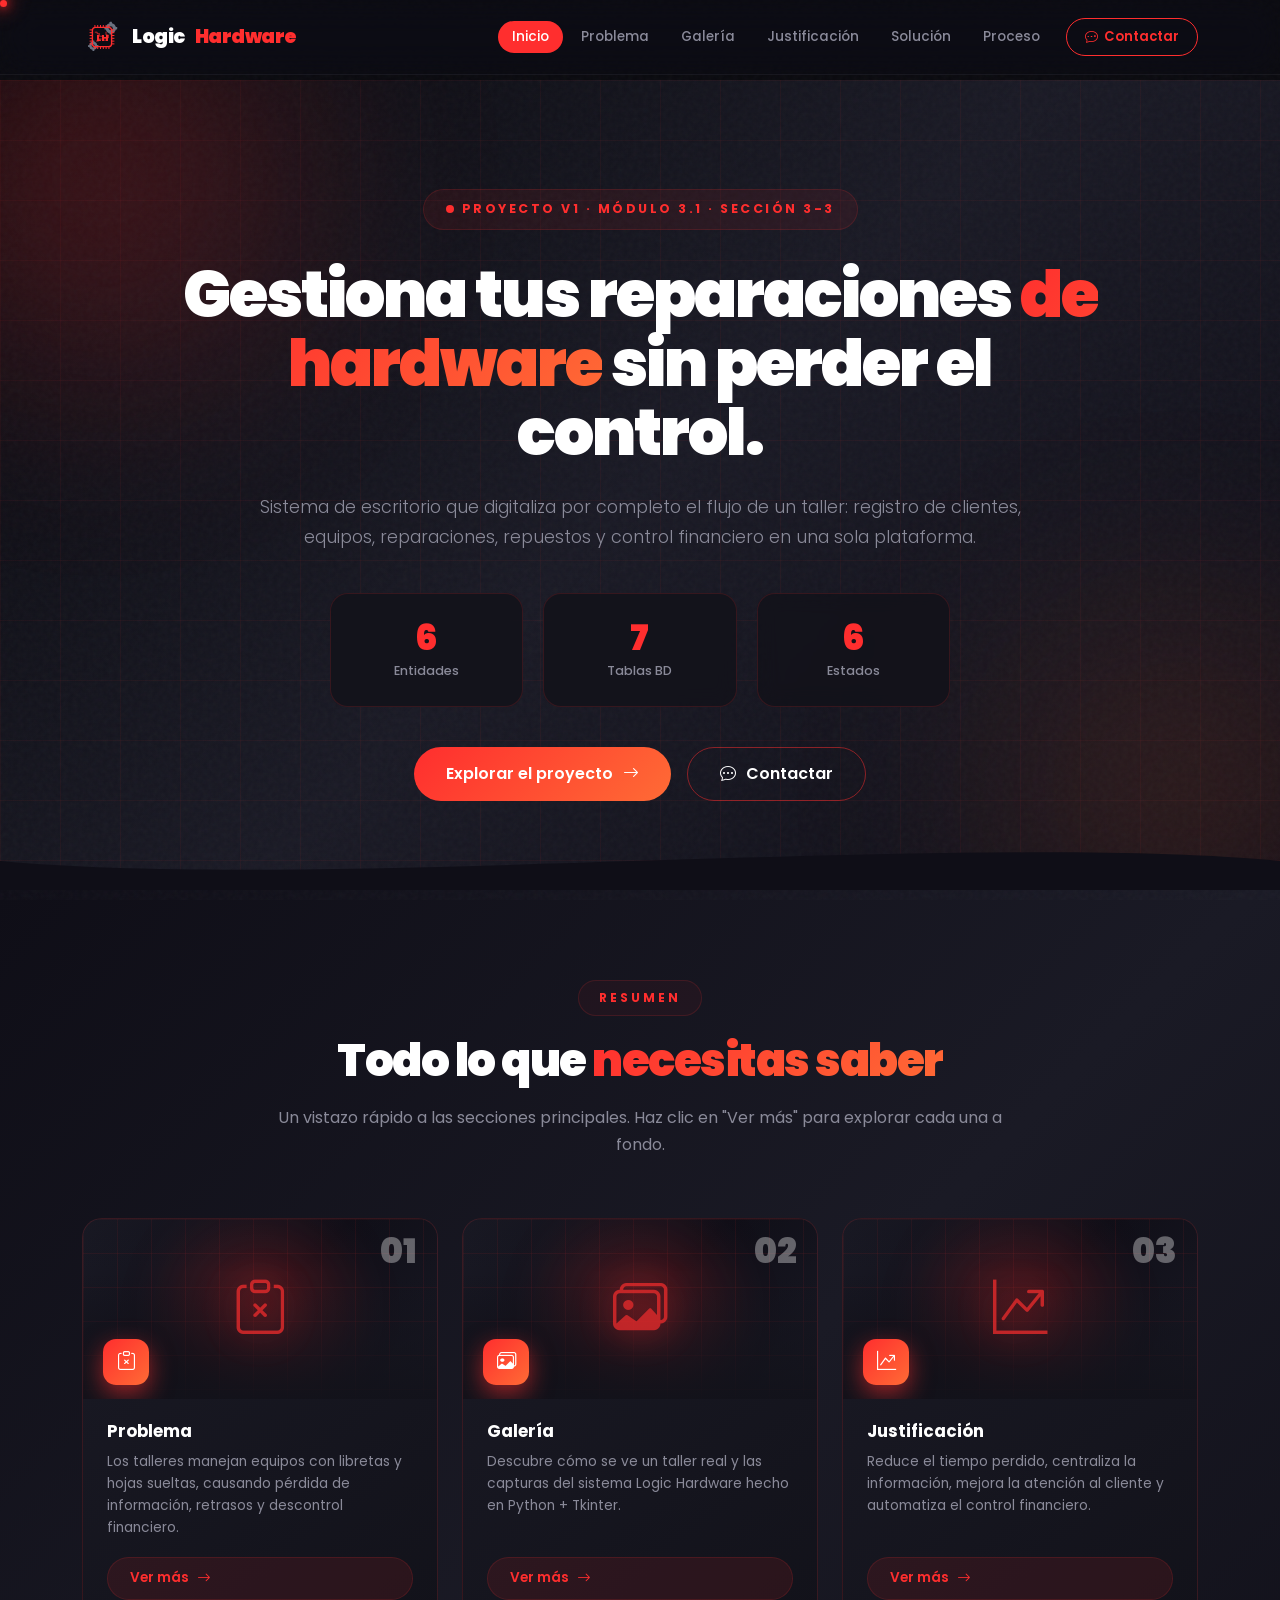
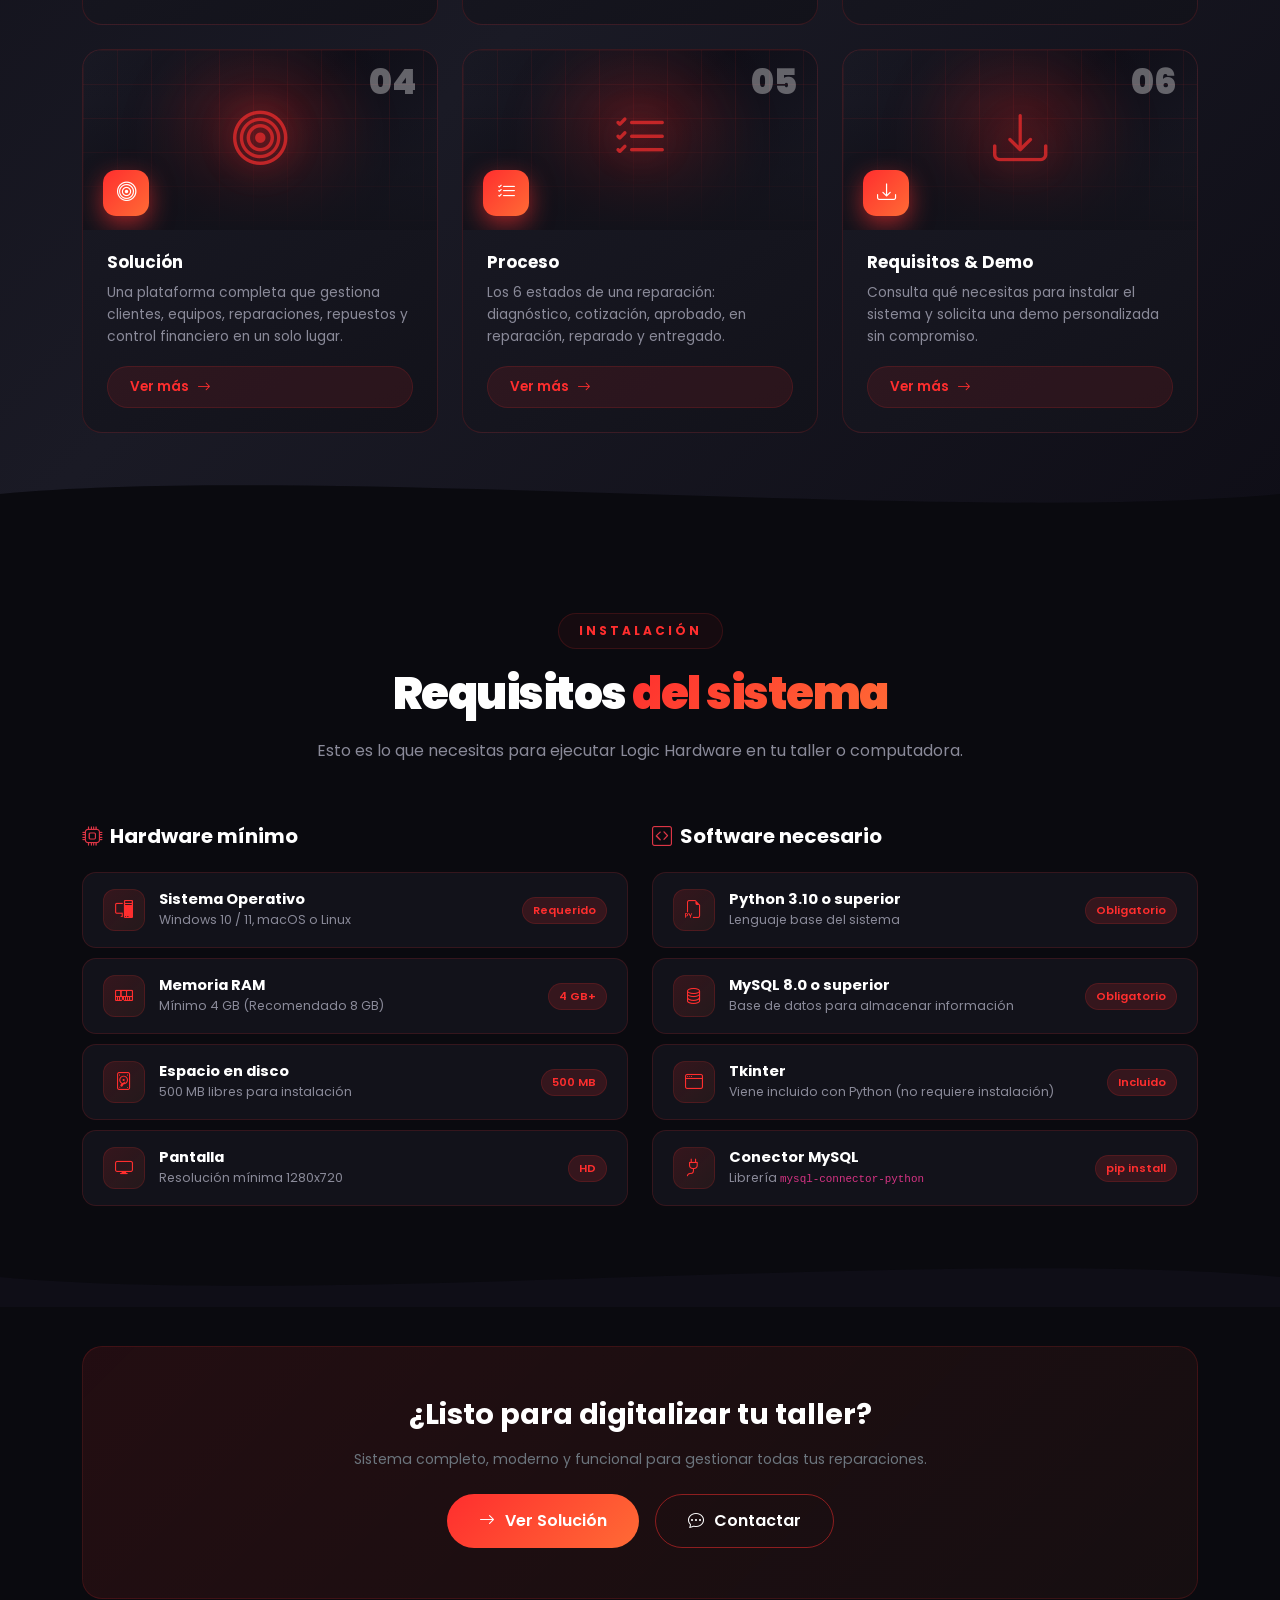
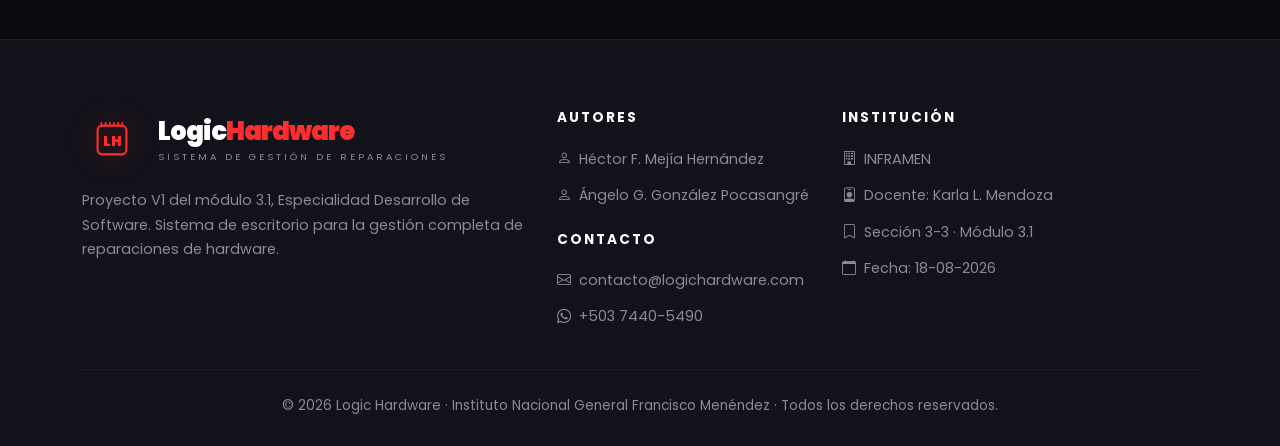
==== commit bb90ff9f: "Update print statement from 'Hello' to 'Goodbye'" ====
--- a/index.html
+++ b/index.html
@@ -12,7 +12,6 @@
 </head>
 <body>
 
-<!-- PRELOADER (SOLO EN INICIO) -->
 <div class="preloader">
     <svg class="preloader-logo" viewBox="0 0 100 100">
         <rect x="26" y="26" width="48" height="48" rx="8" fill="none" stroke="#ff2e2e" stroke-width="3.5"/>
@@ -29,7 +28,6 @@
 <div class="scroll-circle"><svg viewBox="0 0 50 50"><circle class="circle-bg" cx="25" cy="25" r="22"/><circle class="circle-progress" cx="25" cy="25" r="22"/></svg><div class="circle-text">0%</div></div>
 <button class="back-to-top" aria-label="Volver arriba"><i class="bi bi-arrow-up"></i></button>
 
-<!-- NAVBAR -->
 <nav class="navbar navbar-expand-lg navbar-lh fixed-top" id="mainNav">
     <div class="container">
         <a class="navbar-brand" href="index.html">
@@ -58,7 +56,6 @@
     </div>
 </nav>
 
-<!-- HERO -->
 <section class="hero">
     <div class="hero-bg-glow one"></div>
     <div class="hero-bg-glow two"></div>
@@ -85,7 +82,6 @@
     </div>
 </section>
 
-<!-- RESUMEN -->
 <section class="section" style="background: linear-gradient(135deg, #0f0e17, #1a1a25, #0f0e17);">
     <div class="container">
         <div class="section-header reveal">
@@ -94,12 +90,12 @@
             <p class="section-subtitle">Un vistazo rápido a las secciones principales. Haz clic en "Ver más" para explorar cada una a fondo.</p>
         </div>
         <div class="row g-4">
-            <div class="col-md-6 col-lg-4 reveal"><div class="summary-card"><div class="summary-img"><span class="summary-num">01</span><img src="https://images.unsplash.com/photo-1586281380349-632531db7ed4?w=800&q=80" alt="Problema" loading="lazy"><div class="summary-icon-float"><i class="bi bi-clipboard-x"></i></div></div><div class="summary-body"><h5>Problema</h5><p>Los talleres manejan equipos con libretas y hojas sueltas, causando pérdida de información, retrasos y descontrol financiero.</p><a href="problema.html" class="btn-lh-sm">Ver más <i class="bi bi-arrow-right"></i></a></div></div></div>
-            <div class="col-md-6 col-lg-4 reveal"><div class="summary-card"><div class="summary-img"><span class="summary-num">02</span><img src="https://images.unsplash.com/photo-1558494949-ef010cbdcc31?w=800&q=80" alt="Galería" loading="lazy"><div class="summary-icon-float"><i class="bi bi-images"></i></div></div><div class="summary-body"><h5>Galería</h5><p>Descubre cómo se ve un taller real y las capturas del sistema Logic Hardware hecho en Python + Tkinter.</p><a href="galeria.html" class="btn-lh-sm">Ver más <i class="bi bi-arrow-right"></i></a></div></div></div>
-            <div class="col-md-6 col-lg-4 reveal"><div class="summary-card"><div class="summary-img"><span class="summary-num">03</span><img src="https://images.unsplash.com/photo-1551288049-bebda4e38f71?w=800&q=80" alt="Justificación" loading="lazy"><div class="summary-icon-float"><i class="bi bi-graph-up-arrow"></i></div></div><div class="summary-body"><h5>Justificación</h5><p>Reduce el tiempo perdido, centraliza la información, mejora la atención al cliente y automatiza el control financiero.</p><a href="justificacion.html" class="btn-lh-sm">Ver más <i class="bi bi-arrow-right"></i></a></div></div></div>
-            <div class="col-md-6 col-lg-4 reveal"><div class="summary-card"><div class="summary-img"><span class="summary-num">04</span><img src="https://images.unsplash.com/photo-1522071820081-009f0129c71c?w=800&q=80" alt="Solución" loading="lazy"><div class="summary-icon-float"><i class="bi bi-bullseye"></i></div></div><div class="summary-body"><h5>Solución</h5><p>Una plataforma completa que gestiona clientes, equipos, reparaciones, repuestos y control financiero en un solo lugar.</p><a href="solucion.html" class="btn-lh-sm">Ver más <i class="bi bi-arrow-right"></i></a></div></div></div>
-            <div class="col-md-6 col-lg-4 reveal"><div class="summary-card"><div class="summary-img"><span class="summary-num">05</span><img src="https://images.unsplash.com/photo-1521737711867-e3b97375f902?w=800&q=80" alt="Proceso" loading="lazy"><div class="summary-icon-float"><i class="bi bi-list-check"></i></div></div><div class="summary-body"><h5>Proceso</h5><p>Los 6 estados de una reparación: diagnóstico, cotización, aprobado, en reparación, reparado y entregado.</p><a href="proceso.html" class="btn-lh-sm">Ver más <i class="bi bi-arrow-right"></i></a></div></div></div>
-            <div class="col-md-6 col-lg-4 reveal"><div class="summary-card"><div class="summary-img"><span class="summary-num">06</span><img src="https://images.unsplash.com/photo-1554224155-8d04cb21cd6c?w=800&q=80" alt="Requisitos" loading="lazy"><div class="summary-icon-float"><i class="bi bi-download"></i></div></div><div class="summary-body"><h5>Requisitos & Demo</h5><p>Consulta qué necesitas para instalar el sistema y solicita una demo personalizada sin compromiso.</p><a href="#requisitos" class="btn-lh-sm">Ver más <i class="bi bi-arrow-right"></i></a></div></div></div>
+            <div class="col-md-6 col-lg-4 reveal"><div class="summary-card"><div class="summary-img"><span class="summary-num">01</span><div class="visual-ph"><i class="bi bi-clipboard-x"></i></div><div class="summary-icon-float"><i class="bi bi-clipboard-x"></i></div></div><div class="summary-body"><h5>Problema</h5><p>Los talleres manejan equipos con libretas y hojas sueltas, causando pérdida de información, retrasos y descontrol financiero.</p><a href="problema.html" class="btn-lh-sm">Ver más <i class="bi bi-arrow-right"></i></a></div></div></div>
+            <div class="col-md-6 col-lg-4 reveal"><div class="summary-card"><div class="summary-img"><span class="summary-num">02</span><div class="visual-ph"><i class="bi bi-images"></i></div><div class="summary-icon-float"><i class="bi bi-images"></i></div></div><div class="summary-body"><h5>Galería</h5><p>Descubre cómo se ve un taller real y las capturas del sistema Logic Hardware hecho en Python + Tkinter.</p><a href="galeria.html" class="btn-lh-sm">Ver más <i class="bi bi-arrow-right"></i></a></div></div></div>
+            <div class="col-md-6 col-lg-4 reveal"><div class="summary-card"><div class="summary-img"><span class="summary-num">03</span><div class="visual-ph"><i class="bi bi-graph-up-arrow"></i></div><div class="summary-icon-float"><i class="bi bi-graph-up-arrow"></i></div></div><div class="summary-body"><h5>Justificación</h5><p>Reduce el tiempo perdido, centraliza la información, mejora la atención al cliente y automatiza el control financiero.</p><a href="justificacion.html" class="btn-lh-sm">Ver más <i class="bi bi-arrow-right"></i></a></div></div></div>
+            <div class="col-md-6 col-lg-4 reveal"><div class="summary-card"><div class="summary-img"><span class="summary-num">04</span><div class="visual-ph"><i class="bi bi-bullseye"></i></div><div class="summary-icon-float"><i class="bi bi-bullseye"></i></div></div><div class="summary-body"><h5>Solución</h5><p>Una plataforma completa que gestiona clientes, equipos, reparaciones, repuestos y control financiero en un solo lugar.</p><a href="solucion.html" class="btn-lh-sm">Ver más <i class="bi bi-arrow-right"></i></a></div></div></div>
+            <div class="col-md-6 col-lg-4 reveal"><div class="summary-card"><div class="summary-img"><span class="summary-num">05</span><div class="visual-ph"><i class="bi bi-list-check"></i></div><div class="summary-icon-float"><i class="bi bi-list-check"></i></div></div><div class="summary-body"><h5>Proceso</h5><p>Los 6 estados de una reparación: diagnóstico, cotización, aprobado, en reparación, reparado y entregado.</p><a href="proceso.html" class="btn-lh-sm">Ver más <i class="bi bi-arrow-right"></i></a></div></div></div>
+            <div class="col-md-6 col-lg-4 reveal"><div class="summary-card"><div class="summary-img"><span class="summary-num">06</span><div class="visual-ph"><i class="bi bi-download"></i></div><div class="summary-icon-float"><i class="bi bi-download"></i></div></div><div class="summary-body"><h5>Requisitos & Demo</h5><p>Consulta qué necesitas para instalar el sistema y solicita una demo personalizada sin compromiso.</p><a href="#requisitos" class="btn-lh-sm">Ver más <i class="bi bi-arrow-right"></i></a></div></div></div>
         </div>
     </div>
     <div class="section-divider">
@@ -107,7 +103,6 @@
     </div>
 </section>
 
-<!-- REQUISITOS -->
 <section class="section" id="requisitos">
     <div class="container">
         <div class="section-header reveal">
@@ -137,7 +132,6 @@
     </div>
 </section>
 
-<!-- CTA FINAL -->
 <section class="section" style="padding: 40px 0;">
     <div class="container">
         <div class="lh-card text-center reveal" style="padding: 50px 30px; background: linear-gradient(135deg, rgba(255,46,46,.1), rgba(255,107,53,.05));">
@@ -151,7 +145,6 @@
     </div>
 </section>
 
-<!-- FOOTER -->
 <footer>
     <div class="container">
         <div class="row g-4 mb-4">
@@ -191,4 +184,4 @@
 <script src="https://cdn.jsdelivr.net/npm/bootstrap@5.3.3/dist/js/bootstrap.bundle.min.js"></script>
 <script src="script.js"></script>
 </body>
-</html>+</html>
--- a/style.css
+++ b/style.css
@@ -224,9 +224,7 @@
     position: relative;
     padding: 100px 0 80px;
     overflow: hidden;
-    background:
-        linear-gradient(135deg, rgba(10,10,15,.94) 0%, rgba(26,26,37,.90) 50%, rgba(15,14,23,.96) 100%),
-        url('https://images.unsplash.com/photo-1518770660439-4636190af475?w=1920&q=80') center/cover no-repeat;
+    background: linear-gradient(135deg, #0a0a0f 0%, #1a1a25 50%, #0f0e17 100%);
 }
 .hero::before {
     content: ''; position: absolute; inset: 0;
@@ -327,7 +325,63 @@
 }
 .section-divider svg { width: 100%; height: 60px; display: block; }
 
-/* ============ CARDS ============ */
+/* ============ VISUAL PLACEHOLDER (reemplazo de imágenes) ============ */
+.visual-ph {
+    width: 100%;
+    height: 100%;
+    position: relative;
+    background: linear-gradient(135deg, #1a1a25 0%, #0f0e17 50%, #1a1a25 100%);
+    overflow: hidden;
+    display: flex;
+    align-items: center;
+    justify-content: center;
+}
+.visual-ph::before {
+    content: '';
+    position: absolute;
+    inset: 0;
+    background-image:
+        linear-gradient(rgba(255,46,46,.08) 1px, transparent 1px),
+        linear-gradient(90deg, rgba(255,46,46,.08) 1px, transparent 1px);
+    background-size: 34px 34px;
+    pointer-events: none;
+}
+.visual-ph::after {
+    content: '';
+    position: absolute;
+    width: 70%;
+    max-width: 240px;
+    aspect-ratio: 1;
+    border-radius: 50%;
+    background: radial-gradient(circle, rgba(255,46,46,.28), transparent 70%);
+    top: 50%;
+    left: 50%;
+    transform: translate(-50%, -50%);
+    filter: blur(18px);
+    pointer-events: none;
+}
+.visual-ph > i {
+    position: relative;
+    font-size: clamp(2.4rem, 5vw, 3.4rem);
+    color: var(--lh-red);
+    opacity: .7;
+    z-index: 2;
+    filter: drop-shadow(0 0 18px rgba(255,46,46,.7));
+    transition: transform .5s, opacity .5s;
+}
+.prob-card:hover .visual-ph > i,
+.justif-card:hover .visual-ph > i,
+.summary-card:hover .visual-ph > i,
+.gallery-item:hover .visual-ph > i,
+.process-step:hover .visual-ph > i,
+.objective-card:hover .visual-ph > i,
+.benefit-card:hover .visual-ph > i,
+.solution-banner:hover .visual-ph > i {
+    transform: scale(1.15);
+    opacity: 1;
+}
+
+/* ============ CARDS BASE ============ */
 .lh-card, .prob-card, .justif-card, .benefit-card, .process-step, .tech-item, .gallery-item, .contact-card, .mockup-card {
     will-change: transform;
     transform-style: preserve-3d;
@@ -360,9 +414,7 @@
 }
 .prob-card:hover { border-color: var(--lh-red); box-shadow: 0 20px 50px rgba(255, 46, 46, .25); }
 .prob-card .prob-img { width: 100%; height: 200px; overflow: hidden; position: relative; background: var(--lh-dark-3); flex-shrink: 0; }
-.prob-card .prob-img img { width: 100%; height: 100%; object-fit: cover; transition: transform .7s; filter: brightness(.7) saturate(.9); }
-.prob-card:hover .prob-img img { transform: scale(1.12); filter: brightness(.9) saturate(1.1); }
-.prob-card .prob-img::after { content: ''; position: absolute; inset: 0; background: linear-gradient(to bottom, rgba(18,18,26,.3) 0%, transparent 30%, rgba(18,18,26,.9) 100%); }
+.prob-card .prob-img::after { content: ''; position: absolute; inset: 0; background: linear-gradient(to bottom, rgba(18,18,26,.2) 0%, transparent 30%, rgba(18,18,26,.9) 100%); pointer-events: none; z-index: 1; }
 .prob-card .prob-icon-float {
     position: absolute; bottom: 16px; left: 20px;
     width: 48px; height: 48px; border-radius: 14px;
@@ -370,12 +422,12 @@
     display: flex; align-items: center; justify-content: center;
     color: #fff; font-size: 1.3rem;
     box-shadow: 0 8px 25px rgba(255, 46, 46, .6);
-    z-index: 2;
+    z-index: 3;
 }
 .prob-card .prob-num {
     position: absolute; top: 16px; right: 22px;
     font-size: 2.6rem; font-weight: 900;
-    color: rgba(255, 255, 255, .35); line-height: 1; z-index: 2;
+    color: rgba(255, 255, 255, .35); line-height: 1; z-index: 3;
     text-shadow: 0 2px 20px rgba(0,0,0,.6);
     transition: color .4s;
 }
@@ -391,14 +443,13 @@
     aspect-ratio: 4/3;
     box-shadow: 0 15px 40px rgba(0,0,0,.5);
 }
-.gallery-item img { width: 100%; height: 100%; object-fit: cover; transition: transform .8s; filter: brightness(.75) saturate(1.1); }
 .gallery-item:hover { border-color: var(--lh-red); box-shadow: 0 25px 60px rgba(255,46,46,.3); }
-.gallery-item:hover img { transform: scale(1.12); filter: brightness(1) saturate(1.2); }
 .gallery-overlay {
     position: absolute; left: 0; right: 0; bottom: 0;
     padding: 24px;
     background: linear-gradient(to top, rgba(10,10,15,.95) 0%, rgba(10,10,15,.6) 60%, transparent 100%);
     transform: translateY(20%); transition: transform .5s;
+    z-index: 2;
 }
 .gallery-item:hover .gallery-overlay { transform: translateY(0); }
 .gallery-overlay i { color: var(--lh-red); font-size: 1.8rem; display: block; margin-bottom: 8px; }
@@ -719,9 +770,7 @@
 .summary-card .summary-img {
     width: 100%; height: 180px; overflow: hidden; position: relative; flex-shrink: 0;
 }
-.summary-card .summary-img img { width: 100%; height: 100%; object-fit: cover; transition: transform .7s; filter: brightness(.65) saturate(1.1); }
-.summary-card:hover .summary-img img { transform: scale(1.1); filter: brightness(.85) saturate(1.2); }
-.summary-card .summary-img::after { content: ''; position: absolute; inset: 0; background: linear-gradient(to bottom, rgba(18,18,26,.2) 0%, transparent 30%, rgba(18,18,26,.95) 100%); }
+.summary-card .summary-img::after { content: ''; position: absolute; inset: 0; background: linear-gradient(to bottom, rgba(18,18,26,.2) 0%, transparent 30%, rgba(18,18,26,.95) 100%); pointer-events: none; z-index: 1; }
 .summary-card .summary-icon-float {
     position: absolute; bottom: 14px; left: 20px;
     width: 46px; height: 46px; border-radius: 13px;
@@ -729,13 +778,13 @@
     display: flex; align-items: center; justify-content: center;
     color: #fff; font-size: 1.2rem;
     box-shadow: 0 8px 25px rgba(255, 46, 46, .6);
-    z-index: 2;
+    z-index: 3;
 }
 .summary-card .summary-num {
     position: absolute; top: 14px; right: 20px;
     font-size: 2.2rem; font-weight: 900;
     color: rgba(255, 255, 255, .35);
-    line-height: 1; z-index: 2;
+    line-height: 1; z-index: 3;
 }
 .summary-card .summary-body { padding: 22px 24px 24px; flex-grow: 1; display: flex; flex-direction: column; }
 .summary-card h5 { color: #fff; font-size: 1.05rem; font-weight: 700; margin-bottom: 10px; }
@@ -750,9 +799,7 @@
 }
 .justif-card:hover { border-color: var(--lh-red); box-shadow: 0 20px 50px rgba(255, 46, 46, .25); }
 .justif-card .justif-img { width: 100%; height: 190px; overflow: hidden; position: relative; background: var(--lh-dark-3); flex-shrink: 0; }
-.justif-card .justif-img img { width: 100%; height: 100%; object-fit: cover; transition: transform .7s; filter: brightness(.75) saturate(1.1); }
-.justif-card:hover .justif-img img { transform: scale(1.12); filter: brightness(.95) saturate(1.25); }
-.justif-card .justif-img::after { content: ''; position: absolute; inset: 0; background: linear-gradient(to bottom, rgba(18,18,26,.2) 0%, transparent 30%, rgba(18,18,26,.9) 100%); }
+.justif-card .justif-img::after { content: ''; position: absolute; inset: 0; background: linear-gradient(to bottom, rgba(18,18,26,.2) 0%, transparent 30%, rgba(18,18,26,.9) 100%); pointer-events: none; z-index: 1; }
 .justif-card .justif-icon-float {
     position: absolute; bottom: 14px; left: 20px;
     width: 46px; height: 46px; border-radius: 13px;
@@ -760,7 +807,7 @@
     display: flex; align-items: center; justify-content: center;
     color: #fff; font-size: 1.25rem;
     box-shadow: 0 8px 25px rgba(255, 46, 46, .6);
-    z-index: 2;
+    z-index: 3;
 }
 .justif-card .justif-body { padding: 22px 24px 26px; flex-grow: 1; }
 .justif-card h5 { color: #fff; font-size: 1.05rem; font-weight: 700; margin-bottom: 10px; }
@@ -775,8 +822,7 @@
     display: flex; align-items: center;
     box-shadow: 0 25px 60px rgba(0,0,0,.5);
 }
-.solution-banner img { position: absolute; inset: 0; width: 100%; height: 100%; object-fit: cover; filter: brightness(.45) saturate(1.1); }
-.solution-banner::after { content: ''; position: absolute; inset: 0; background: linear-gradient(120deg, rgba(255,46,46,.4) 0%, transparent 55%); }
+.solution-banner::after { content: ''; position: absolute; inset: 0; background: linear-gradient(120deg, rgba(255,46,46,.4) 0%, transparent 55%); pointer-events: none; z-index: 1; }
 .solution-banner-content { position: relative; z-index: 2; padding: 60px 50px; max-width: 660px; }
 .solution-banner-content h3 { font-size: clamp(1.6rem, 3.5vw, 2.4rem); line-height: 1.15; letter-spacing: -1px; margin-bottom: 16px; font-weight: 900; }
 .solution-banner-content p { color: rgba(232,232,236,.9); font-size: 1rem; line-height: 1.6; }
@@ -788,13 +834,11 @@
     border-radius: 20px; overflow: hidden;
     display: flex; flex-direction: column; position: relative;
 }
-.objective-card::before { content: ''; position: absolute; top: 0; left: 0; width: 100%; height: 3px; background: linear-gradient(90deg, var(--lh-red), var(--lh-orange)); z-index: 3; }
+.objective-card::before { content: ''; position: absolute; top: 0; left: 0; width: 100%; height: 3px; background: linear-gradient(90deg, var(--lh-red), var(--lh-orange)); z-index: 4; }
 .objective-card:hover { border-color: var(--lh-red); box-shadow: 0 20px 50px rgba(255, 46, 46, .25); }
 .objective-card .objective-img { width: 100%; height: 220px; overflow: hidden; position: relative; background: var(--lh-dark-3); flex-shrink: 0; }
-.objective-card .objective-img img { width: 100%; height: 100%; object-fit: cover; transition: transform .7s; filter: brightness(.55) saturate(1.2); }
-.objective-card:hover .objective-img img { transform: scale(1.1); filter: brightness(.75) saturate(1.3); }
-.objective-card .objective-img::after { content: ''; position: absolute; inset: 0; background: linear-gradient(to bottom, rgba(18,18,26,.2) 0%, transparent 30%, rgba(18,18,26,.9) 100%); }
-.objective-card .objective-title-overlay { position: absolute; bottom: 20px; left: 24px; right: 24px; z-index: 2; display: flex; align-items: center; gap: 14px; }
+.objective-card .objective-img::after { content: ''; position: absolute; inset: 0; background: linear-gradient(to bottom, rgba(18,18,26,.2) 0%, transparent 30%, rgba(18,18,26,.9) 100%); pointer-events: none; z-index: 1; }
+.objective-card .objective-title-overlay { position: absolute; bottom: 20px; left: 24px; right: 24px; z-index: 3; display: flex; align-items: center; gap: 14px; }
 .objective-card .obj-icon {
     width: 50px; height: 50px; border-radius: 14px;
     background: linear-gradient(135deg, var(--lh-red), var(--lh-orange));
@@ -816,9 +860,7 @@
 }
 .benefit-card:hover { border-color: var(--lh-red); box-shadow: 0 15px 40px rgba(255, 46, 46, .25); }
 .benefit-card .benefit-img { width: 100%; height: 120px; overflow: hidden; position: relative; background: var(--lh-dark-3); flex-shrink: 0; }
-.benefit-card .benefit-img img { width: 100%; height: 100%; object-fit: cover; transition: transform .6s; filter: brightness(.7) saturate(1.1); }
-.benefit-card:hover .benefit-img img { transform: scale(1.12); filter: brightness(.95) saturate(1.25); }
-.benefit-card .benefit-img::after { content: ''; position: absolute; inset: 0; background: linear-gradient(to bottom, rgba(18,18,26,.2) 0%, rgba(18,18,26,.9) 100%); }
+.benefit-card .benefit-img::after { content: ''; position: absolute; inset: 0; background: linear-gradient(to bottom, rgba(18,18,26,.2) 0%, rgba(18,18,26,.9) 100%); pointer-events: none; z-index: 1; }
 .benefit-card .benefit-icon-float {
     position: absolute; bottom: 10px; left: 12px;
     width: 36px; height: 36px; border-radius: 10px;
@@ -826,7 +868,7 @@
     display: flex; align-items: center; justify-content: center;
     color: #fff; font-size: 1rem;
     box-shadow: 0 6px 18px rgba(255, 46, 46, .5);
-    z-index: 2;
+    z-index: 3;
 }
 .benefit-card .benefit-body { padding: 16px 14px 18px; text-align: center; flex-grow: 1; }
 .benefit-card h6 { color: #fff; font-size: .9rem; font-weight: 700; margin-bottom: 4px; }
@@ -841,9 +883,7 @@
 }
 .process-step:hover { border-color: var(--lh-red); box-shadow: 0 15px 40px rgba(255, 46, 46, .25); }
 .process-step .process-img { position: relative; width: 100%; height: 130px; overflow: hidden; background: var(--lh-dark-3); flex-shrink: 0; }
-.process-step .process-img img { width: 100%; height: 100%; object-fit: cover; filter: brightness(.6) saturate(1.15); transition: transform .6s, filter .4s; }
-.process-step:hover .process-img img { transform: scale(1.12); filter: brightness(.9) saturate(1.3); }
-.process-step .process-img::after { content: ''; position: absolute; inset: 0; background: linear-gradient(to bottom, rgba(18,18,26,.2), rgba(18,18,26,.8)); }
+.process-step .process-img::after { content: ''; position: absolute; inset: 0; background: linear-gradient(to bottom, rgba(18,18,26,.2), rgba(18,18,26,.8)); pointer-events: none; z-index: 1; }
 .process-step .process-num {
     position: absolute; top: 50%; left: 50%;
     transform: translate(-50%, -50%);
@@ -852,7 +892,7 @@
     color: #fff; font-weight: 900; font-size: 1.2rem;
     display: flex; align-items: center; justify-content: center;
     box-shadow: 0 6px 22px rgba(255, 46, 46, .7), 0 0 0 4px rgba(18,18,26,.7);
-    z-index: 2;
+    z-index: 3;
     border: 2px solid rgba(255,255,255,.15);
 }
 .process-step .process-body { padding: 16px 12px 18px; text-align: center; flex-grow: 1; }
@@ -875,8 +915,8 @@
     display: flex; align-items: center; justify-content: center;
     overflow: hidden; padding: 12px;
     transition: all .4s;
-}
-.tech-item .ico img, .tech-item .ico svg { width: 100%; height: 100%; object-fit: contain; }
+    color: var(--lh-red); font-size: 1.6rem;
+}
 .tech-item:hover .ico { background: linear-gradient(135deg, rgba(255, 46, 46, .25), rgba(255, 107, 53, .15)); transform: scale(1.1) rotate(-6deg); box-shadow: 0 10px 30px rgba(255, 46, 46, .3); }
 .tech-item h6 { color: #fff; font-size: .9rem; font-weight: 700; margin-bottom: 4px; }
 .tech-item p { color: var(--lh-text-dim); font-size: .74rem; margin-bottom: 0; }
@@ -969,4 +1009,4 @@
     transform: translateY(40px);
     transition: all .8s cubic-bezier(.2, .8, .2, 1);
 }
-.reveal.visible { opacity: 1; transform: translateY(0); }+.reveal.visible { opacity: 1; transform: translateY(0); }
